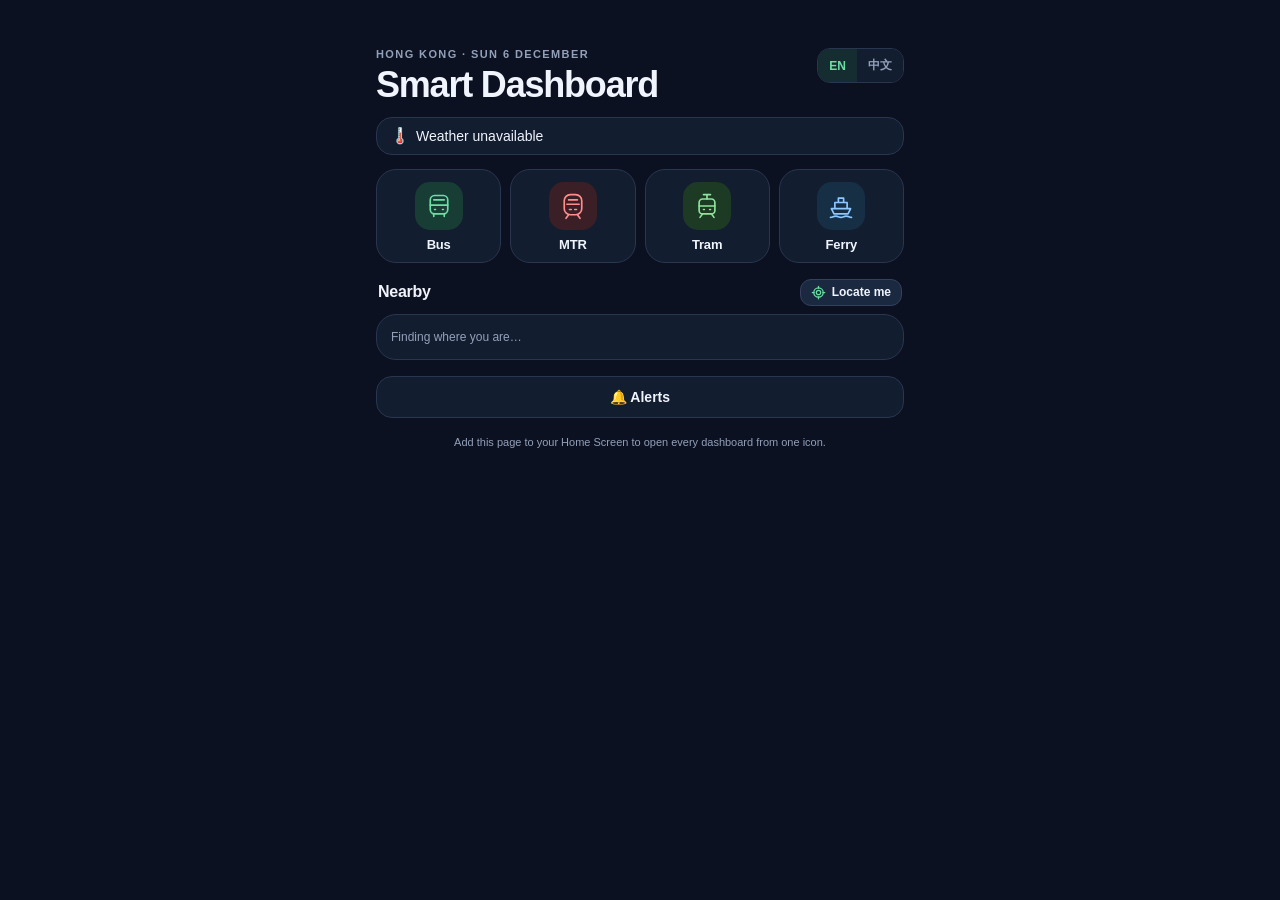
==== index.html @ b1838da1 "Home Screen app: start pages below the status bar, route sheet above the pinned bar, Alerts header l" ====
<!doctype html>
<html lang="en">
<head>
<meta charset="utf-8"><meta name="viewport" content="width=device-width, initial-scale=1, viewport-fit=cover">
<script src="shared/move.js?v=1.0.2"></script>
<meta name="theme-color" content="#0b1120"><meta name="apple-mobile-web-app-capable" content="yes"><meta name="apple-mobile-web-app-title" content="HK Dashboard">
<link rel="apple-touch-icon" href="icons/apple-touch-icon.png"><link rel="icon" type="image/png" href="icons/icon-192.png">
<link rel="manifest" href="manifest.webmanifest?v=2.0.0">
<link rel="stylesheet" href="home.css?v=2.1.3">
<title>Smart Dashboard</title>
<script>
// GitHub Pages lets Safari keep this page for up to 10 minutes, so after a
// release it could show the old version. Fetch the page fresh on open and when
// returning to the app; if its ?v= cache-busters differ, reload the new one.
(()=>{const marks=doc=>[...doc.querySelectorAll('link[href*="?v="],script[src*="?v="]')].map(e=>e.getAttribute('href')||e.getAttribute('src')).join();
 async function check(){try{const r=await fetch(location.pathname,{cache:'no-store'});if(!r.ok)return;const fresh=new DOMParser().parseFromString(await r.text(),'text/html'),theirs=marks(fresh);
  if(!theirs||theirs===marks(document))return;const key='reloaded:'+location.pathname+theirs;if(sessionStorage.getItem(key))return;sessionStorage.setItem(key,'1');
  location.replace(location.pathname+'?v='+encodeURIComponent(theirs.match(/\?v=([\w.-]+)/)[1]));}catch{}}
 addEventListener('DOMContentLoaded',check);if('serviceWorker'in navigator)addEventListener('load',()=>navigator.serviceWorker.register('./sw.js').catch(()=>{}));document.addEventListener('visibilitychange',()=>{if(document.visibilityState==='visible')check();});})();
</script>
</head>
<body>
<main class="shell">
 <header class="top">
  <div><div class="eyebrow" id="today">HONG KONG</div><h1 id="title">Smart Dashboard</h1></div>
  <div class="lang" role="group" aria-label="Language"><button data-lang="en" type="button">EN</button><button data-lang="tc" type="button">中文</button></div>
 </header>
 <div id="weather" class="weather"></div>
 <div id="traffic" class="traffic"></div>
 <nav class="tiles">
  <a class="tile bus" href="bus-eta/"><span class="icon"><svg viewBox="0 0 32 32"><rect x="6" y="4" width="20" height="21" rx="5"/><path d="M6 15h20M10 25v3m12-3v3M11 20h1m8 0h1M10 9h12"/></svg></span><span class="name" id="busName">Bus</span></a>
  <a class="tile mtr" href="mtr-eta/"><span class="icon"><svg viewBox="0 0 32 32"><rect x="6" y="3" width="20" height="23" rx="7"/><path d="M9 14h14M11 9h10M11 26l-3 4m13-4 3 4M12 20h2m4 0h2"/></svg></span><span class="name" id="mtrName">MTR</span></a>
  <a class="tile tram" href="tram-eta/"><span class="icon"><svg viewBox="0 0 32 32"><rect x="7" y="8" width="18" height="17" rx="4"/><path d="M7 16h18M12 3h8M16 3v5M11 25l-3 4m13-4 3 4M12 20h1m6 0h1"/></svg></span><span class="name" id="tramName">Tram</span></a>
  <a class="tile ferry" href="ferry-eta/"><span class="icon"><svg viewBox="0 0 32 32"><path d="M5 19l3 6h16l3-6zM9 19v-7h14v7M13 12V7h6v5M4 29c3 0 3-1.5 6-1.5s3 1.5 6 1.5 3-1.5 6-1.5 3 1.5 6 1.5"/></svg></span><span class="name" id="ferryName">Ferry</span></a>
 </nav>
 <section class="block">
  <div class="block-head"><h2 id="nearbyTitle">Nearby</h2><button class="locate" id="locateBtn" type="button"><svg viewBox="0 0 24 24" aria-hidden="true"><circle cx="12" cy="12" r="3.5"/><path d="M12 2v3m0 14v3M2 12h3m14 0h3"/><circle cx="12" cy="12" r="7.5"/></svg><span id="locateLabel">Locate me</span></button></div>
  <div class="list" id="nearby"></div>
 </section>
 <section class="block hidden" id="favBlock">
  <div class="block-head"><h2 id="favTitle">Favourites</h2><span class="hint" id="favHint"></span></div>
  <div class="list" id="favs"></div>
 </section>
 <a class="alerts-link" href="alerts/" id="alertsLink">🔔 Alerts</a>
 <p class="foot" id="foot">Add this page to your Home Screen to open every dashboard from one icon.</p>
</main>
<script src="shared/weather.js?v=1.2.5" defer></script>
<script src="home.js?v=2.2.2" defer></script>
</body>
</html>
---- home.css ----
:root{color-scheme:dark;--bg:#0b1120;--panel:#131d30;--panel2:#0f1728;--line:#293650;--fg:#f0f4fc;--muted:#93a0b9;--mint:#6cdea4}
*{box-sizing:border-box}
html{background:var(--bg)}
body{margin:0;min-height:100dvh;background:var(--bg);color:var(--fg);font-family:-apple-system,BlinkMacSystemFont,"SF Pro Display","PingFang TC",Segoe UI,sans-serif;-webkit-font-smoothing:antialiased}
button{font:inherit;color:inherit;cursor:pointer}
.hidden{display:none!important}
.shell{width:min(100%,560px);margin:auto;padding:max(18px,env(safe-area-inset-top)) 16px calc(24px + env(safe-area-inset-bottom))}
.top{display:flex;align-items:flex-start;justify-content:space-between;gap:12px;margin-bottom:14px}
.eyebrow{color:var(--muted);font-size:11px;letter-spacing:1.4px;font-weight:700;margin-bottom:5px}
h1{font-size:28px;letter-spacing:-1.2px;margin:0;line-height:1.1;font-weight:780}
.lang{display:flex;border:1px solid var(--line);border-radius:13px;overflow:hidden;flex-shrink:0}
.lang button{border:0;background:var(--panel);color:var(--muted);font-size:12px;font-weight:700;padding:8px 11px}
.lang button.on{background:#152d30;color:var(--mint)}

.tiles{display:grid;grid-template-columns:repeat(4,1fr);gap:9px}
.tile{display:flex;flex-direction:column;align-items:center;gap:7px;padding:12px 4px 10px;border:1px solid var(--line);background:var(--panel);border-radius:20px;color:var(--fg);text-decoration:none;transition:transform .12s}
.tile:active{transform:scale(.96)}
.icon{width:48px;height:48px;border-radius:15px;display:grid;place-items:center}
.icon svg{width:28px;height:28px;fill:none;stroke:currentColor;stroke-width:1.9;stroke-linecap:round;stroke-linejoin:round}
.name{font-size:13px;font-weight:750;letter-spacing:-.2px}
.bus .icon,.row .ic.bus,.tr-group .ic.bus{background:#183d34;color:var(--mint)}
.mtr .icon,.row .ic.mtr,.tr-group .ic.mtr{background:#3a1f26;color:#ff8f8f}
.tram .icon,.row .ic.tram,.tr-group .ic.tram{background:#1d3a24;color:#8fe39c}
.ferry .icon,.row .ic.ferry,.tr-group .ic.ferry{background:#172f45;color:#8cc8ff}

.block{margin-top:16px}
.block-head{display:flex;align-items:center;justify-content:space-between;gap:10px;margin:0 2px 8px}
.block-head h2{font-size:16px;font-weight:750;letter-spacing:-.25px;margin:0}
.hint{color:var(--muted);font-size:11px}
.locate{display:inline-flex;align-items:center;gap:6px;border:1px solid #33415e;background:#1a2940;border-radius:11px;padding:5px 10px;font-size:12px;font-weight:700}
.locate svg{width:15px;height:15px;fill:none;stroke:var(--mint);stroke-width:2;stroke-linecap:round}
.list{background:var(--panel);border:1px solid var(--line);border-radius:20px;padding:2px 12px}
.row{display:flex;align-items:center;gap:11px;padding:9px 0;border-bottom:1px solid #223049;color:var(--fg);text-decoration:none;width:100%;background:none;border-left:0;border-right:0;border-top:0;text-align:left}
.row:last-child{border-bottom:0}
.row .ic{width:34px;height:34px;border-radius:11px;display:grid;place-items:center;flex-shrink:0}
.row .ic svg{width:20px;height:20px;fill:none;stroke:currentColor;stroke-width:2;stroke-linecap:round;stroke-linejoin:round}
.row .txt{flex:1;min-width:0}
.row strong{display:block;font-size:13.5px;font-weight:720;white-space:nowrap;overflow:hidden;text-overflow:ellipsis}
.row small{display:block;color:var(--muted);font-size:11.5px;margin-top:2px;white-space:nowrap;overflow:hidden;text-overflow:ellipsis}
.row .when{text-align:right;flex-shrink:0;font-size:17px;font-weight:800;color:var(--mint);white-space:nowrap}
.row .when small{color:var(--muted);font-size:10.5px;font-weight:600;margin-top:1px}
.row.muted .when{color:var(--muted);font-size:13px;font-weight:650}
.empty{color:var(--muted);font-size:12px;line-height:1.5;padding:11px 2px}
.foot{color:var(--muted);font-size:11px;line-height:1.55;margin-top:16px;text-align:center}
@media(min-width:650px){.shell{padding-top:48px}h1{font-size:36px}}
@media(max-width:350px){.tiles{gap:6px}.icon{width:42px;height:42px}.name{font-size:12px}}
.weather{margin:-2px 0 12px;min-height:40px}
.traffic:empty{display:none}
.traffic{margin:-4px 0 12px}
.traffic-card{display:flex;align-items:center;gap:9px;width:100%;text-align:left;background:var(--panel);border:1px solid var(--line);border-radius:16px;padding:9px 13px;color:var(--fg)}
.traffic-card:active{transform:scale(.98)}
.traffic-card.quiet{color:var(--muted);font-size:12px}
.tr-ic{font-size:16px;line-height:1;flex-shrink:0}
.tr-sum{flex:1;min-width:0}
.tr-sum b{display:block;font-size:13.5px;font-weight:720}
.tr-sum small{display:block;color:var(--muted);font-size:11.5px;margin-top:2px;white-space:nowrap;overflow:hidden;text-overflow:ellipsis}
.tr-chev{color:var(--mint);font-size:18px;font-weight:700}
.tr-n{display:inline-block;min-width:18px;padding:1px 6px;margin-left:4px;border-radius:99px;background:#3a2c12;border:1px solid #8a6a24;color:#ffd98c;font-size:11px;font-weight:800;text-align:center;vertical-align:1px}
.tr-shade{position:fixed;inset:0;z-index:49;background:rgba(2,8,16,.45)}
.tr-panel{position:fixed;z-index:50;left:50%;transform:translateX(-50%);top:calc(env(safe-area-inset-top) + 64px);width:min(92vw,420px);max-height:calc(100dvh - env(safe-area-inset-top) - 96px);display:flex;flex-direction:column;background:var(--panel);border:1px solid #33415e;border-radius:20px;color:var(--fg);box-shadow:0 18px 50px rgba(0,0,0,.55)}
.tr-top{display:flex;align-items:center;justify-content:space-between;padding:12px 14px 8px;font-size:15px}
.tr-close{border:0;background:#1a2940;border-radius:10px;width:30px;height:30px;color:var(--muted);font-size:14px}
.tr-body{overflow-y:auto;padding:0 14px;-webkit-overflow-scrolling:touch}
.tr-group h3{display:flex;align-items:center;gap:8px;margin:8px 0 2px;font-size:13px;font-weight:750}
.tr-group h3 .ic{width:24px;height:24px;border-radius:8px;display:grid;place-items:center}
.tr-group h3 .ic svg{width:15px;height:15px;fill:none;stroke:currentColor;stroke-width:2.2;stroke-linecap:round;stroke-linejoin:round}
.tr-group h3 .ic.road{background:#2a2f3a;color:#c9d2e3}
.tr-count{margin-left:auto;color:var(--muted);font-size:11px;font-weight:700}
.tr-item{border-top:1px solid #223049;padding:9px 0}
.tr-group h3+.tr-item{border-top:0}
.tr-head{display:flex;justify-content:space-between;gap:10px;font-size:12.5px}
.tr-head time{color:var(--muted);font-size:11px;flex-shrink:0}
.tr-where{color:#ffd98c;font-size:11.5px;margin-top:2px}
.tr-item p{margin:5px 0 0;color:#c9d2e3;font-size:12px;line-height:1.5;white-space:pre-line}
.tr-src{border-top:1px solid #223049;color:var(--muted);font-size:10.5px;padding:8px 14px 11px}
.alerts-link{display:block;margin-top:16px;padding:12px;text-align:center;background:var(--panel);border:1px solid var(--line);border-radius:16px;color:var(--fg);text-decoration:none;font-size:14px;font-weight:700}

/* Home Screen app: the page runs under the status bar, so start content below it. */
@media (display-mode: standalone){.shell{padding-top:calc(env(safe-area-inset-top) + 14px)!important}}
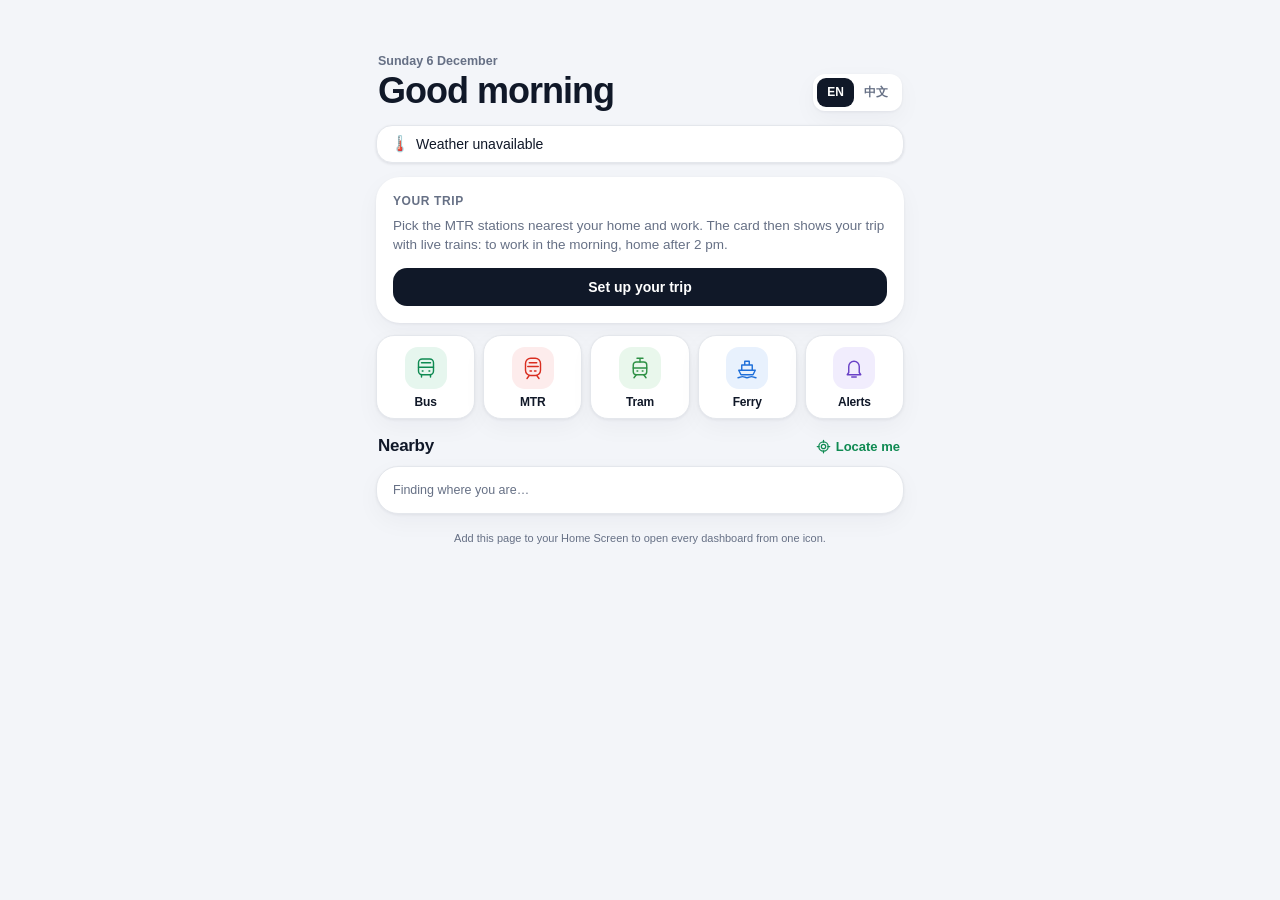
==== commit 156b8032: "Light & clean menu: Your trip card, glance cards for top favourites, light theme that follows the ph" ====
--- a/index.html
+++ b/index.html
@@ -3,10 +3,10 @@
 <head>
 <meta charset="utf-8"><meta name="viewport" content="width=device-width, initial-scale=1, viewport-fit=cover">
 <script src="shared/move.js?v=1.0.2"></script>
-<meta name="theme-color" content="#0b1120"><meta name="apple-mobile-web-app-capable" content="yes"><meta name="apple-mobile-web-app-title" content="HK Dashboard">
+<meta name="theme-color" content="#f3f5f9" media="(prefers-color-scheme: light)"><meta name="theme-color" content="#0b1120" media="(prefers-color-scheme: dark)"><meta name="apple-mobile-web-app-capable" content="yes"><meta name="apple-mobile-web-app-title" content="HK Dashboard">
 <link rel="apple-touch-icon" href="icons/apple-touch-icon.png"><link rel="icon" type="image/png" href="icons/icon-192.png">
 <link rel="manifest" href="manifest.webmanifest?v=2.0.0">
-<link rel="stylesheet" href="home.css?v=2.1.3">
+<link rel="stylesheet" href="home.css?v=3.0.0">
 <title>Smart Dashboard</title>
 <script>
 // GitHub Pages lets Safari keep this page for up to 10 minutes, so after a
@@ -22,29 +22,32 @@
 <body>
 <main class="shell">
  <header class="top">
-  <div><div class="eyebrow" id="today">HONG KONG</div><h1 id="title">Smart Dashboard</h1></div>
+  <div><div class="eyebrow" id="today"></div><h1 id="title">Smart Dashboard</h1></div>
   <div class="lang" role="group" aria-label="Language"><button data-lang="en" type="button">EN</button><button data-lang="tc" type="button">中文</button></div>
  </header>
  <div id="weather" class="weather"></div>
+ <section class="card trip" id="trip"></section>
+ <div class="glance" id="glance"></div>
  <div id="traffic" class="traffic"></div>
  <nav class="tiles">
   <a class="tile bus" href="bus-eta/"><span class="icon"><svg viewBox="0 0 32 32"><rect x="6" y="4" width="20" height="21" rx="5"/><path d="M6 15h20M10 25v3m12-3v3M11 20h1m8 0h1M10 9h12"/></svg></span><span class="name" id="busName">Bus</span></a>
   <a class="tile mtr" href="mtr-eta/"><span class="icon"><svg viewBox="0 0 32 32"><rect x="6" y="3" width="20" height="23" rx="7"/><path d="M9 14h14M11 9h10M11 26l-3 4m13-4 3 4M12 20h2m4 0h2"/></svg></span><span class="name" id="mtrName">MTR</span></a>
   <a class="tile tram" href="tram-eta/"><span class="icon"><svg viewBox="0 0 32 32"><rect x="7" y="8" width="18" height="17" rx="4"/><path d="M7 16h18M12 3h8M16 3v5M11 25l-3 4m13-4 3 4M12 20h1m6 0h1"/></svg></span><span class="name" id="tramName">Tram</span></a>
   <a class="tile ferry" href="ferry-eta/"><span class="icon"><svg viewBox="0 0 32 32"><path d="M5 19l3 6h16l3-6zM9 19v-7h14v7M13 12V7h6v5M4 29c3 0 3-1.5 6-1.5s3 1.5 6 1.5 3-1.5 6-1.5 3 1.5 6 1.5"/></svg></span><span class="name" id="ferryName">Ferry</span></a>
+  <a class="tile alerts" href="alerts/"><span class="icon"><svg viewBox="0 0 32 32"><path d="M9 22V14a7 7 0 0 1 14 0v8l2 3H7zM13 28h6"/></svg></span><span class="name" id="alertsName">Alerts</span></a>
  </nav>
  <section class="block">
   <div class="block-head"><h2 id="nearbyTitle">Nearby</h2><button class="locate" id="locateBtn" type="button"><svg viewBox="0 0 24 24" aria-hidden="true"><circle cx="12" cy="12" r="3.5"/><path d="M12 2v3m0 14v3M2 12h3m14 0h3"/><circle cx="12" cy="12" r="7.5"/></svg><span id="locateLabel">Locate me</span></button></div>
   <div class="list" id="nearby"></div>
  </section>
  <section class="block hidden" id="favBlock">
-  <div class="block-head"><h2 id="favTitle">Favourites</h2><span class="hint" id="favHint"></span></div>
+  <div class="block-head"><h2 id="favTitle">More favourites</h2></div>
   <div class="list" id="favs"></div>
  </section>
- <a class="alerts-link" href="alerts/" id="alertsLink">🔔 Alerts</a>
  <p class="foot" id="foot">Add this page to your Home Screen to open every dashboard from one icon.</p>
 </main>
-<script src="shared/weather.js?v=1.2.5" defer></script>
-<script src="home.js?v=2.2.2" defer></script>
+<script src="shared/weather.js?v=1.2.6" defer></script>
+<script src="shared/mtr-plan.js?v=1.0.0" defer></script>
+<script src="home.js?v=3.0.0" defer></script>
 </body>
 </html>
--- a/home.css
+++ b/home.css
@@ -1,79 +1,136 @@
-:root{color-scheme:dark;--bg:#0b1120;--panel:#131d30;--panel2:#0f1728;--line:#293650;--fg:#f0f4fc;--muted:#93a0b9;--mint:#6cdea4}
+/* Light & clean, and dark when the phone is in dark mode. */
+:root{color-scheme:light dark;--bg:#f3f5f9;--panel:#fff;--panel2:#f2f4f7;--line:#e4e7ec;--sep:#eef0f4;--fg:#101828;--muted:#667085;--mint:#0f8a52;--ink:#101828;--ink-fg:#fff;
+ --shadow:0 1px 3px #1018280f,0 8px 24px #1018280a;--warn-bg:#fff7ea;--warn-line:#f8dfb3;--warn-fg:#7a4b00;
+ --wx-page:#f3f5f9;--wx-bg:#fff;--wx-line:#e4e7ec;--wx-fg:#101828;--wx-muted:#667085;--wx-accent:#0f8a52;--wx-sub:#f2f4f7;--wx-shadow:0 18px 50px rgba(16,24,40,.18);--wx-pill-shadow:0 1px 3px #1018281a;--wx-warn-bg:#fff7ea;--wx-warn-line:#f8dfb3;--wx-warn-fg:#7a4b00}
+@media(prefers-color-scheme:dark){:root{--bg:#0b1120;--panel:#131d30;--panel2:#1a2940;--line:#293650;--sep:#223049;--fg:#f0f4fc;--muted:#93a0b9;--mint:#6cdea4;--ink:#6cdea4;--ink-fg:#06281a;
+ --shadow:none;--warn-bg:#2a1d0f;--warn-line:#5a3d16;--warn-fg:#ffd08a;
+ --wx-page:#0b1222;--wx-bg:#131d30;--wx-line:#293650;--wx-fg:#f0f4fc;--wx-muted:#93a0b9;--wx-accent:#6cdea4;--wx-sub:#0f1728;--wx-shadow:0 18px 50px rgba(0,0,0,.55);--wx-pill-shadow:none;--wx-warn-bg:#3a2c12;--wx-warn-line:#8a6a24;--wx-warn-fg:#ffd98c}}
 *{box-sizing:border-box}
 html{background:var(--bg)}
 body{margin:0;min-height:100dvh;background:var(--bg);color:var(--fg);font-family:-apple-system,BlinkMacSystemFont,"SF Pro Display","PingFang TC",Segoe UI,sans-serif;-webkit-font-smoothing:antialiased}
-button{font:inherit;color:inherit;cursor:pointer}
+button,select{font:inherit;color:inherit;cursor:pointer}
 .hidden{display:none!important}
 .shell{width:min(100%,560px);margin:auto;padding:max(18px,env(safe-area-inset-top)) 16px calc(24px + env(safe-area-inset-bottom))}
-.top{display:flex;align-items:flex-start;justify-content:space-between;gap:12px;margin-bottom:14px}
-.eyebrow{color:var(--muted);font-size:11px;letter-spacing:1.4px;font-weight:700;margin-bottom:5px}
-h1{font-size:28px;letter-spacing:-1.2px;margin:0;line-height:1.1;font-weight:780}
-.lang{display:flex;border:1px solid var(--line);border-radius:13px;overflow:hidden;flex-shrink:0}
-.lang button{border:0;background:var(--panel);color:var(--muted);font-size:12px;font-weight:700;padding:8px 11px}
-.lang button.on{background:#152d30;color:var(--mint)}
+.top{display:flex;align-items:flex-end;justify-content:space-between;gap:12px;margin:6px 2px 14px}
+.eyebrow{color:var(--muted);font-size:12.5px;font-weight:600;margin-bottom:3px}
+h1{font-size:30px;letter-spacing:-1px;margin:0;line-height:1.1;font-weight:800}
+.lang{display:flex;background:var(--panel);border-radius:12px;padding:3px;box-shadow:var(--shadow);border:1px solid var(--line);flex-shrink:0}
+.lang button{border:0;background:none;color:var(--muted);font-size:12px;font-weight:700;padding:6px 10px;border-radius:9px}
+.lang button.on{background:var(--ink);color:var(--ink-fg)}
+.card{background:var(--panel);border:1px solid var(--line);border-radius:24px;box-shadow:var(--shadow);padding:16px;margin-bottom:12px}
+@media(prefers-color-scheme:light){.card,.tile,.list,.lang{border-color:transparent}}
 
-.tiles{display:grid;grid-template-columns:repeat(4,1fr);gap:9px}
-.tile{display:flex;flex-direction:column;align-items:center;gap:7px;padding:12px 4px 10px;border:1px solid var(--line);background:var(--panel);border-radius:20px;color:var(--fg);text-decoration:none;transition:transform .12s}
-.tile:active{transform:scale(.96)}
-.icon{width:48px;height:48px;border-radius:15px;display:grid;place-items:center}
-.icon svg{width:28px;height:28px;fill:none;stroke:currentColor;stroke-width:1.9;stroke-linecap:round;stroke-linejoin:round}
-.name{font-size:13px;font-weight:750;letter-spacing:-.2px}
-.bus .icon,.row .ic.bus,.tr-group .ic.bus{background:#183d34;color:var(--mint)}
-.mtr .icon,.row .ic.mtr,.tr-group .ic.mtr{background:#3a1f26;color:#ff8f8f}
-.tram .icon,.row .ic.tram,.tr-group .ic.tram{background:#1d3a24;color:#8fe39c}
-.ferry .icon,.row .ic.ferry,.tr-group .ic.ferry{background:#172f45;color:#8cc8ff}
+/* Your trip */
+.trip-hd{display:flex;justify-content:space-between;align-items:center;gap:8px}
+.lbl{font-size:12px;font-weight:700;color:var(--muted);letter-spacing:.6px;text-transform:uppercase}
+.pills{display:flex;gap:6px}
+.pills button{border:0;font-size:12px;font-weight:700;padding:6px 11px;border-radius:10px;background:var(--panel2);color:var(--muted)}
+.pills button.on{background:var(--ink);color:var(--ink-fg)}
+.total{display:flex;align-items:baseline;gap:8px;margin:10px 0 2px}
+.total .n{font-size:50px;font-weight:800;letter-spacing:-2px;line-height:1}
+.total span{color:var(--muted);font-size:14px}
+.arr{color:var(--mint);font-weight:700;font-size:14px;min-height:18px}
+.bar{display:flex;height:7px;gap:3px;margin:14px 0 7px}.bar i{border-radius:4px;min-width:6px}
+.steps{display:flex;flex-wrap:wrap;gap:4px 12px;font-size:12px;color:var(--muted)}
+.steps span{display:inline-flex;align-items:center;gap:5px}.steps i{width:8px;height:8px;border-radius:50%;display:inline-block}
+.actions{margin-top:13px;display:flex;gap:8px}
+.actions a,.actions button{flex:1;text-align:center;padding:11px;border-radius:14px;font-weight:750;font-size:14px;text-decoration:none;border:0;background:var(--panel2);color:var(--fg)}
+.actions .primary{background:var(--ink);color:var(--ink-fg)}
+.trip-empty p{margin:8px 0 0;color:var(--muted);font-size:13.5px;line-height:1.45}
 
-.block{margin-top:16px}
+/* Glance cards */
+.glance{display:grid;grid-template-columns:1fr 1fr;gap:12px;margin-bottom:12px}
+.glance:empty{display:none}
+.gl{margin:0;padding:14px;display:block;color:var(--fg);text-decoration:none;min-width:0}
+.gl:active,.tile:active{transform:scale(.97)}
+.badge{display:inline-grid;place-items:center;min-width:42px;height:30px;border-radius:9px;font-weight:850;font-size:14px;color:#fff;padding:0 8px;flex-shrink:0;letter-spacing:-.2px}
+.gl .big{font-size:36px;font-weight:800;color:var(--mint);letter-spacing:-1px;line-height:1;margin-top:12px;min-height:36px}
+.gl .big small{font-size:14px;margin-left:2px;letter-spacing:0}
+.gl .big.none{font-size:15px;color:var(--muted);font-weight:650;letter-spacing:0;display:flex;align-items:flex-end}
+.gl .sub{font-size:12.5px;color:var(--muted);margin-top:6px;line-height:1.35;overflow:hidden;display:-webkit-box;-webkit-line-clamp:2;-webkit-box-orient:vertical}
+.gl .sub b{color:var(--fg)}
+.gl .then{font-size:12px;color:var(--muted);margin-top:5px;font-weight:600;min-height:15px}
+
+/* Weather and traffic */
+.weather{margin:0 0 12px;min-height:40px}
+.traffic:empty{display:none}
+.traffic{margin:0 0 12px}
+.traffic-card{display:flex;align-items:center;gap:10px;width:100%;text-align:left;background:var(--warn-bg);border:1px solid var(--warn-line);border-radius:18px;padding:11px 14px;color:var(--warn-fg)}
+.traffic-card:active{transform:scale(.98)}
+.traffic-card.quiet{background:none;border:0;padding:0 4px;color:var(--muted);font-size:12px;gap:6px}
+.tr-ic{font-size:16px;line-height:1;flex-shrink:0}
+.traffic-card.quiet .tr-ic{font-size:13px}
+.tr-sum{flex:1;min-width:0}
+.tr-sum b{display:block;font-size:13.5px;font-weight:750}
+.tr-sum small{display:block;font-size:12px;margin-top:2px;white-space:nowrap;overflow:hidden;text-overflow:ellipsis;opacity:.85}
+.tr-chev{font-size:18px;font-weight:700}
+.tr-n{display:inline-block;min-width:18px;padding:1px 6px;margin-left:4px;border-radius:99px;background:var(--warn-fg);color:var(--warn-bg);font-size:11px;font-weight:800;text-align:center;vertical-align:1px}
+
+/* App tiles */
+.tiles{display:grid;grid-template-columns:repeat(5,1fr);gap:8px;margin:4px 0 16px}
+.tile{display:flex;flex-direction:column;align-items:center;gap:6px;padding:11px 2px 9px;border:1px solid var(--line);background:var(--panel);border-radius:18px;color:var(--fg);text-decoration:none;box-shadow:var(--shadow);transition:transform .12s}
+.icon{width:42px;height:42px;border-radius:13px;display:grid;place-items:center}
+.icon svg{width:24px;height:24px;fill:none;stroke:currentColor;stroke-width:1.9;stroke-linecap:round;stroke-linejoin:round}
+.name{font-size:12px;font-weight:700;letter-spacing:-.2px;white-space:nowrap}
+.bus .icon,.row .ic.bus,.tr-group .ic.bus{background:#e6f6ee;color:#0f8a52}
+.mtr .icon,.row .ic.mtr,.tr-group .ic.mtr{background:#fdecec;color:#d92d20}
+.tram .icon,.row .ic.tram,.tr-group .ic.tram{background:#e9f7ec;color:#2e9145}
+.ferry .icon,.row .ic.ferry,.tr-group .ic.ferry{background:#e8f1fd;color:#1e6fd9}
+.alerts .icon{background:#f1edfd;color:#6941c6}
+@media(prefers-color-scheme:dark){
+ .bus .icon,.row .ic.bus,.tr-group .ic.bus{background:#183d34;color:#6cdea4}
+ .mtr .icon,.row .ic.mtr,.tr-group .ic.mtr{background:#3a1f26;color:#ff8f8f}
+ .tram .icon,.row .ic.tram,.tr-group .ic.tram{background:#1d3a24;color:#8fe39c}
+ .ferry .icon,.row .ic.ferry,.tr-group .ic.ferry{background:#172f45;color:#8cc8ff}
+ .alerts .icon{background:#2b2540;color:#c4b5fd}}
+
+/* Lists */
+.block{margin-top:4px;margin-bottom:14px}
 .block-head{display:flex;align-items:center;justify-content:space-between;gap:10px;margin:0 2px 8px}
-.block-head h2{font-size:16px;font-weight:750;letter-spacing:-.25px;margin:0}
-.hint{color:var(--muted);font-size:11px}
-.locate{display:inline-flex;align-items:center;gap:6px;border:1px solid #33415e;background:#1a2940;border-radius:11px;padding:5px 10px;font-size:12px;font-weight:700}
-.locate svg{width:15px;height:15px;fill:none;stroke:var(--mint);stroke-width:2;stroke-linecap:round}
-.list{background:var(--panel);border:1px solid var(--line);border-radius:20px;padding:2px 12px}
-.row{display:flex;align-items:center;gap:11px;padding:9px 0;border-bottom:1px solid #223049;color:var(--fg);text-decoration:none;width:100%;background:none;border-left:0;border-right:0;border-top:0;text-align:left}
+.block-head h2{font-size:17px;font-weight:780;letter-spacing:-.3px;margin:0}
+.hint{color:var(--muted);font-size:11.5px}
+.locate{display:inline-flex;align-items:center;gap:5px;border:0;background:none;color:var(--mint);padding:4px 2px;font-size:13px;font-weight:700}
+.locate svg{width:15px;height:15px;fill:none;stroke:currentColor;stroke-width:2;stroke-linecap:round}
+.list{background:var(--panel);border:1px solid var(--line);border-radius:22px;padding:2px 14px;box-shadow:var(--shadow)}
+.row{display:flex;align-items:center;gap:12px;padding:11px 0;border-bottom:1px solid var(--sep);color:var(--fg);text-decoration:none;width:100%;background:none;border-left:0;border-right:0;border-top:0;text-align:left}
 .row:last-child{border-bottom:0}
-.row .ic{width:34px;height:34px;border-radius:11px;display:grid;place-items:center;flex-shrink:0}
+.row .ic{width:36px;height:36px;border-radius:11px;display:grid;place-items:center;flex-shrink:0}
 .row .ic svg{width:20px;height:20px;fill:none;stroke:currentColor;stroke-width:2;stroke-linecap:round;stroke-linejoin:round}
 .row .txt{flex:1;min-width:0}
-.row strong{display:block;font-size:13.5px;font-weight:720;white-space:nowrap;overflow:hidden;text-overflow:ellipsis}
-.row small{display:block;color:var(--muted);font-size:11.5px;margin-top:2px;white-space:nowrap;overflow:hidden;text-overflow:ellipsis}
-.row .when{text-align:right;flex-shrink:0;font-size:17px;font-weight:800;color:var(--mint);white-space:nowrap}
+.row strong{display:block;font-size:14px;font-weight:720;white-space:nowrap;overflow:hidden;text-overflow:ellipsis}
+.row small{display:block;color:var(--muted);font-size:12px;margin-top:2px;white-space:nowrap;overflow:hidden;text-overflow:ellipsis}
+.row .when{text-align:right;flex-shrink:0;font-size:19px;font-weight:800;color:var(--mint);white-space:nowrap}
 .row .when small{color:var(--muted);font-size:10.5px;font-weight:600;margin-top:1px}
 .row.muted .when{color:var(--muted);font-size:13px;font-weight:650}
-.empty{color:var(--muted);font-size:12px;line-height:1.5;padding:11px 2px}
+.empty{color:var(--muted);font-size:12.5px;line-height:1.5;padding:12px 2px}
 .foot{color:var(--muted);font-size:11px;line-height:1.55;margin-top:16px;text-align:center}
 @media(min-width:650px){.shell{padding-top:48px}h1{font-size:36px}}
-@media(max-width:350px){.tiles{gap:6px}.icon{width:42px;height:42px}.name{font-size:12px}}
-.weather{margin:-2px 0 12px;min-height:40px}
-.traffic:empty{display:none}
-.traffic{margin:-4px 0 12px}
-.traffic-card{display:flex;align-items:center;gap:9px;width:100%;text-align:left;background:var(--panel);border:1px solid var(--line);border-radius:16px;padding:9px 13px;color:var(--fg)}
-.traffic-card:active{transform:scale(.98)}
-.traffic-card.quiet{color:var(--muted);font-size:12px}
-.tr-ic{font-size:16px;line-height:1;flex-shrink:0}
-.tr-sum{flex:1;min-width:0}
-.tr-sum b{display:block;font-size:13.5px;font-weight:720}
-.tr-sum small{display:block;color:var(--muted);font-size:11.5px;margin-top:2px;white-space:nowrap;overflow:hidden;text-overflow:ellipsis}
-.tr-chev{color:var(--mint);font-size:18px;font-weight:700}
-.tr-n{display:inline-block;min-width:18px;padding:1px 6px;margin-left:4px;border-radius:99px;background:#3a2c12;border:1px solid #8a6a24;color:#ffd98c;font-size:11px;font-weight:800;text-align:center;vertical-align:1px}
-.tr-shade{position:fixed;inset:0;z-index:49;background:rgba(2,8,16,.45)}
-.tr-panel{position:fixed;z-index:50;left:50%;transform:translateX(-50%);top:calc(env(safe-area-inset-top) + 64px);width:min(92vw,420px);max-height:calc(100dvh - env(safe-area-inset-top) - 96px);display:flex;flex-direction:column;background:var(--panel);border:1px solid #33415e;border-radius:20px;color:var(--fg);box-shadow:0 18px 50px rgba(0,0,0,.55)}
-.tr-top{display:flex;align-items:center;justify-content:space-between;padding:12px 14px 8px;font-size:15px}
-.tr-close{border:0;background:#1a2940;border-radius:10px;width:30px;height:30px;color:var(--muted);font-size:14px}
-.tr-body{overflow-y:auto;padding:0 14px;-webkit-overflow-scrolling:touch}
+@media(max-width:350px){.tiles{gap:5px}.icon{width:36px;height:36px}.name{font-size:11px}.total .n{font-size:42px}}
+
+/* Popups: traffic news and trip setup */
+.tr-shade{position:fixed;inset:0;z-index:49;background:rgba(2,8,16,.4)}
+.tr-panel{position:fixed;z-index:50;left:50%;transform:translateX(-50%);top:calc(env(safe-area-inset-top) + 64px);width:min(92vw,420px);max-height:calc(100dvh - env(safe-area-inset-top) - 96px);display:flex;flex-direction:column;background:var(--panel);border:1px solid var(--line);border-radius:22px;color:var(--fg);box-shadow:var(--wx-shadow)}
+.tr-top{display:flex;align-items:center;justify-content:space-between;padding:13px 15px 8px;font-size:15px}
+.tr-close{border:0;background:var(--panel2);border-radius:10px;width:30px;height:30px;color:var(--muted);font-size:14px}
+.tr-body{overflow-y:auto;padding:0 15px;-webkit-overflow-scrolling:touch}
 .tr-group h3{display:flex;align-items:center;gap:8px;margin:8px 0 2px;font-size:13px;font-weight:750}
 .tr-group h3 .ic{width:24px;height:24px;border-radius:8px;display:grid;place-items:center}
 .tr-group h3 .ic svg{width:15px;height:15px;fill:none;stroke:currentColor;stroke-width:2.2;stroke-linecap:round;stroke-linejoin:round}
-.tr-group h3 .ic.road{background:#2a2f3a;color:#c9d2e3}
+.tr-group h3 .ic.road{background:var(--panel2);color:var(--muted)}
 .tr-count{margin-left:auto;color:var(--muted);font-size:11px;font-weight:700}
-.tr-item{border-top:1px solid #223049;padding:9px 0}
+.tr-item{border-top:1px solid var(--sep);padding:9px 0}
 .tr-group h3+.tr-item{border-top:0}
 .tr-head{display:flex;justify-content:space-between;gap:10px;font-size:12.5px}
 .tr-head time{color:var(--muted);font-size:11px;flex-shrink:0}
-.tr-where{color:#ffd98c;font-size:11.5px;margin-top:2px}
-.tr-item p{margin:5px 0 0;color:#c9d2e3;font-size:12px;line-height:1.5;white-space:pre-line}
-.tr-src{border-top:1px solid #223049;color:var(--muted);font-size:10.5px;padding:8px 14px 11px}
-.alerts-link{display:block;margin-top:16px;padding:12px;text-align:center;background:var(--panel);border:1px solid var(--line);border-radius:16px;color:var(--fg);text-decoration:none;font-size:14px;font-weight:700}
+.tr-where{color:var(--warn-fg);font-size:11.5px;margin-top:2px}
+.tr-item p{margin:5px 0 0;color:var(--muted);font-size:12px;line-height:1.5;white-space:pre-line}
+.tr-src{border-top:1px solid var(--sep);color:var(--muted);font-size:10.5px;padding:8px 15px 11px}
+.setup .tr-body{padding-bottom:4px}
+.setup p{margin:0 0 10px;color:var(--muted);font-size:13px;line-height:1.45}
+.pick{margin-bottom:12px}.pick b{display:block;font-size:13px;margin-bottom:6px}
+.pick div{display:flex;gap:8px}
+.pick select{flex:1;min-width:0;appearance:none;-webkit-appearance:none;background:var(--panel2);border:1px solid var(--line);border-radius:12px;padding:10px 11px;font-size:14px;font-weight:600}
+.setup .actions{padding:4px 15px 15px;margin:0}
 
 /* Home Screen app: the page runs under the status bar, so start content below it. */
 @media (display-mode: standalone){.shell{padding-top:calc(env(safe-area-inset-top) + 14px)!important}}
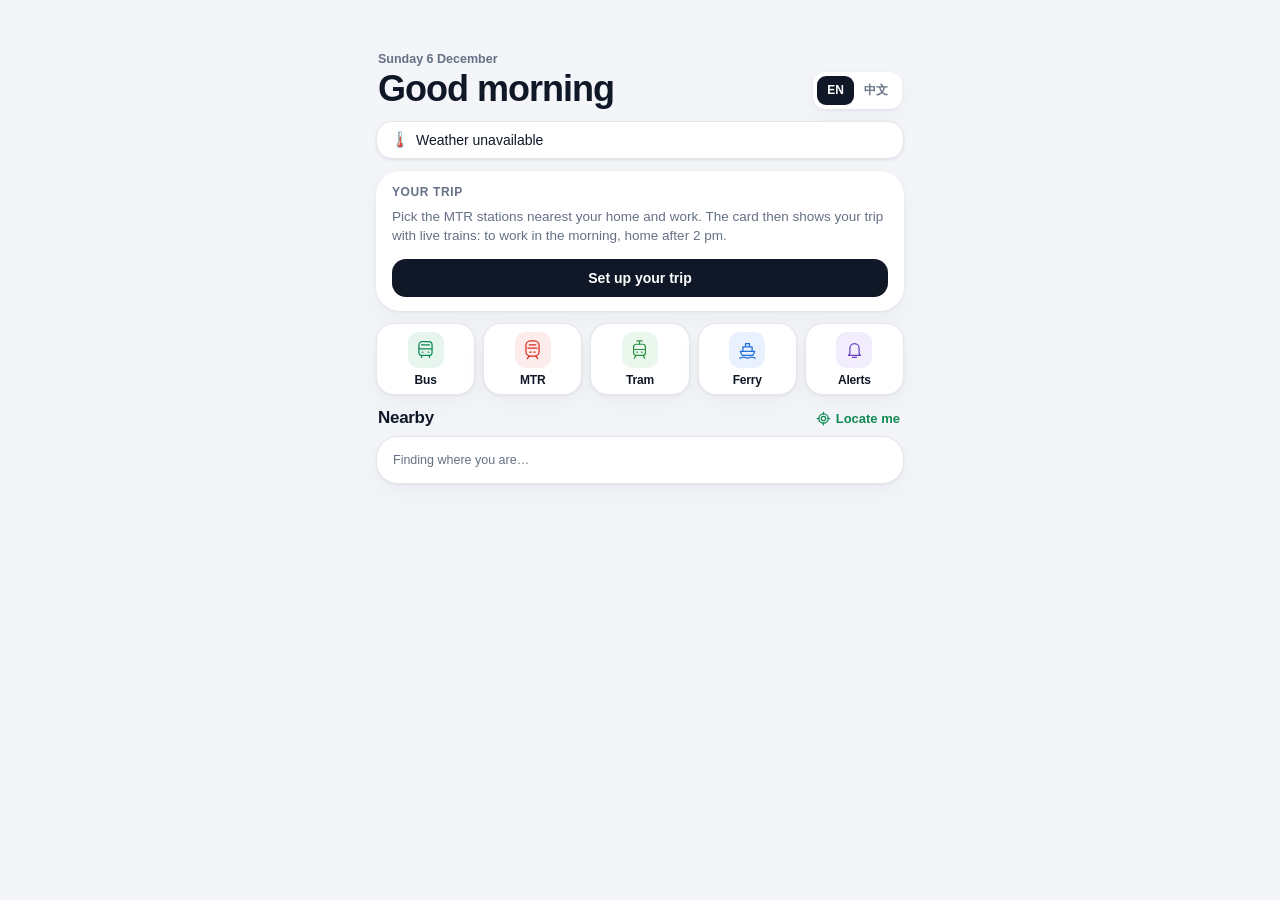
==== commit a5844888: "Menu fits one screen: slimmer trip card, favourites as swipeable cards, Nearby shows 2 with All popu" ====
--- a/index.html
+++ b/index.html
@@ -6,7 +6,7 @@
 <meta name="theme-color" content="#f3f5f9" media="(prefers-color-scheme: light)"><meta name="theme-color" content="#0b1120" media="(prefers-color-scheme: dark)"><meta name="apple-mobile-web-app-capable" content="yes"><meta name="apple-mobile-web-app-title" content="HK Dashboard">
 <link rel="apple-touch-icon" href="icons/apple-touch-icon.png"><link rel="icon" type="image/png" href="icons/icon-192.png">
 <link rel="manifest" href="manifest.webmanifest?v=2.0.0">
-<link rel="stylesheet" href="home.css?v=3.0.0">
+<link rel="stylesheet" href="home.css?v=3.1.0">
 <title>Smart Dashboard</title>
 <script>
 // GitHub Pages lets Safari keep this page for up to 10 minutes, so after a
@@ -37,17 +37,13 @@
   <a class="tile alerts" href="alerts/"><span class="icon"><svg viewBox="0 0 32 32"><path d="M9 22V14a7 7 0 0 1 14 0v8l2 3H7zM13 28h6"/></svg></span><span class="name" id="alertsName">Alerts</span></a>
  </nav>
  <section class="block">
-  <div class="block-head"><h2 id="nearbyTitle">Nearby</h2><button class="locate" id="locateBtn" type="button"><svg viewBox="0 0 24 24" aria-hidden="true"><circle cx="12" cy="12" r="3.5"/><path d="M12 2v3m0 14v3M2 12h3m14 0h3"/><circle cx="12" cy="12" r="7.5"/></svg><span id="locateLabel">Locate me</span></button></div>
+  <div class="block-head"><h2 id="nearbyTitle">Nearby</h2><button class="locate" id="locateBtn" type="button"><svg viewBox="0 0 24 24" aria-hidden="true"><circle cx="12" cy="12" r="3.5"/><path d="M12 2v3m0 14v3M2 12h3m14 0h3"/><circle cx="12" cy="12" r="7.5"/></svg><span id="locateLabel">Locate me</span></button><button class="locate hidden" id="nearAll" type="button">All ›</button></div>
   <div class="list" id="nearby"></div>
- </section>
- <section class="block hidden" id="favBlock">
-  <div class="block-head"><h2 id="favTitle">More favourites</h2></div>
-  <div class="list" id="favs"></div>
  </section>
  <p class="foot" id="foot">Add this page to your Home Screen to open every dashboard from one icon.</p>
 </main>
 <script src="shared/weather.js?v=1.2.6" defer></script>
 <script src="shared/mtr-plan.js?v=1.0.0" defer></script>
-<script src="home.js?v=3.0.0" defer></script>
+<script src="home.js?v=3.1.0" defer></script>
 </body>
 </html>
--- a/home.css
+++ b/home.css
@@ -11,9 +11,9 @@
 button,select{font:inherit;color:inherit;cursor:pointer}
 .hidden{display:none!important}
 .shell{width:min(100%,560px);margin:auto;padding:max(18px,env(safe-area-inset-top)) 16px calc(24px + env(safe-area-inset-bottom))}
-.top{display:flex;align-items:flex-end;justify-content:space-between;gap:12px;margin:6px 2px 14px}
+.top{display:flex;align-items:flex-end;justify-content:space-between;gap:12px;margin:4px 2px 12px}
 .eyebrow{color:var(--muted);font-size:12.5px;font-weight:600;margin-bottom:3px}
-h1{font-size:30px;letter-spacing:-1px;margin:0;line-height:1.1;font-weight:800}
+h1{font-size:28px;letter-spacing:-1px;margin:0;line-height:1.1;font-weight:800}
 .lang{display:flex;background:var(--panel);border-radius:12px;padding:3px;box-shadow:var(--shadow);border:1px solid var(--line);flex-shrink:0}
 .lang button{border:0;background:none;color:var(--muted);font-size:12px;font-weight:700;padding:6px 10px;border-radius:9px}
 .lang button.on{background:var(--ink);color:var(--ink-fg)}
@@ -38,39 +38,56 @@
 .actions .primary{background:var(--ink);color:var(--ink-fg)}
 .trip-empty p{margin:8px 0 0;color:var(--muted);font-size:13.5px;line-height:1.45}
 
+/* Compact trip card */
+.trip{padding:13px 15px}
+.trip-main{display:flex;align-items:center;gap:12px;margin-top:8px}
+.trip-main .n{font-size:40px;font-weight:800;letter-spacing:-1.5px;line-height:1}
+.trip-main .n small{font-size:14px;letter-spacing:0;margin-left:3px;color:var(--muted);font-weight:700}
+.trip-main b{display:block;font-size:15px;font-weight:750}
+.trip-main .arr{font-size:13px;min-height:16px;margin-top:2px}
+.trip .bar{margin:10px 0 6px}
+.trip-foot{display:flex;align-items:center;justify-content:space-between;gap:10px}
+.trip-foot .steps{flex:1;min-width:0;flex-wrap:nowrap;overflow:hidden;white-space:nowrap}
+.links{display:flex;gap:12px;flex-shrink:0}
+.links a{color:var(--mint);font-size:13px;font-weight:750;text-decoration:none}
+
 /* Glance cards */
-.glance{display:grid;grid-template-columns:1fr 1fr;gap:12px;margin-bottom:12px}
+.glance{display:grid;grid-auto-flow:column;grid-auto-columns:calc(50% - 6px);gap:12px;margin:0 -16px 12px;padding:2px 16px;overflow-x:auto;scroll-snap-type:x mandatory;scroll-padding:0 16px;scrollbar-width:none;-webkit-overflow-scrolling:touch}
+.glance::-webkit-scrollbar{display:none}
+.glance .gl{scroll-snap-align:start}
+.glance.many{grid-auto-columns:calc(50% - 22px)}
 .glance:empty{display:none}
-.gl{margin:0;padding:14px;display:block;color:var(--fg);text-decoration:none;min-width:0}
+.gl{margin:0;padding:12px 13px;display:block;color:var(--fg);text-decoration:none;min-width:0}
 .gl:active,.tile:active{transform:scale(.97)}
-.badge{display:inline-grid;place-items:center;min-width:42px;height:30px;border-radius:9px;font-weight:850;font-size:14px;color:#fff;padding:0 8px;flex-shrink:0;letter-spacing:-.2px}
-.gl .big{font-size:36px;font-weight:800;color:var(--mint);letter-spacing:-1px;line-height:1;margin-top:12px;min-height:36px}
+.badge{display:inline-grid;place-items:center;min-width:40px;height:26px;border-radius:9px;font-weight:850;font-size:14px;color:#fff;padding:0 8px;flex-shrink:0;letter-spacing:-.2px}
+.gl .big{font-size:30px;font-weight:800;color:var(--mint);letter-spacing:-1px;line-height:1;margin-top:9px;min-height:30px;white-space:nowrap}
 .gl .big small{font-size:14px;margin-left:2px;letter-spacing:0}
 .gl .big.none{font-size:15px;color:var(--muted);font-weight:650;letter-spacing:0;display:flex;align-items:flex-end}
-.gl .sub{font-size:12.5px;color:var(--muted);margin-top:6px;line-height:1.35;overflow:hidden;display:-webkit-box;-webkit-line-clamp:2;-webkit-box-orient:vertical}
+.gl .sub{font-size:12.5px;color:var(--muted);margin-top:5px;line-height:1.3;white-space:nowrap;overflow:hidden;text-overflow:ellipsis}
 .gl .sub b{color:var(--fg)}
-.gl .then{font-size:12px;color:var(--muted);margin-top:5px;font-weight:600;min-height:15px}
+.gl .then{font-size:12px;color:var(--muted);margin-top:3px;font-weight:600;min-height:15px}
 
 /* Weather and traffic */
-.weather{margin:0 0 12px;min-height:40px}
+.weather{margin:0 0 10px;min-height:40px}
 .traffic:empty{display:none}
 .traffic{margin:0 0 12px}
-.traffic-card{display:flex;align-items:center;gap:10px;width:100%;text-align:left;background:var(--warn-bg);border:1px solid var(--warn-line);border-radius:18px;padding:11px 14px;color:var(--warn-fg)}
+.traffic-card{display:flex;align-items:center;gap:9px;width:100%;text-align:left;background:var(--warn-bg);border:1px solid var(--warn-line);border-radius:14px;padding:7px 12px;color:var(--warn-fg)}
 .traffic-card:active{transform:scale(.98)}
 .traffic-card.quiet{background:none;border:0;padding:0 4px;color:var(--muted);font-size:12px;gap:6px}
 .tr-ic{font-size:16px;line-height:1;flex-shrink:0}
 .traffic-card.quiet .tr-ic{font-size:13px}
 .tr-sum{flex:1;min-width:0}
-.tr-sum b{display:block;font-size:13.5px;font-weight:750}
-.tr-sum small{display:block;font-size:12px;margin-top:2px;white-space:nowrap;overflow:hidden;text-overflow:ellipsis;opacity:.85}
+.tr-sum{display:flex;align-items:baseline;gap:8px}
+.tr-sum b{font-size:13.5px;font-weight:750;white-space:nowrap}
+.tr-sum small{min-width:0;font-size:12px;margin-top:2px;white-space:nowrap;overflow:hidden;text-overflow:ellipsis;opacity:.85}
 .tr-chev{font-size:18px;font-weight:700}
 .tr-n{display:inline-block;min-width:18px;padding:1px 6px;margin-left:4px;border-radius:99px;background:var(--warn-fg);color:var(--warn-bg);font-size:11px;font-weight:800;text-align:center;vertical-align:1px}
 
 /* App tiles */
-.tiles{display:grid;grid-template-columns:repeat(5,1fr);gap:8px;margin:4px 0 16px}
-.tile{display:flex;flex-direction:column;align-items:center;gap:6px;padding:11px 2px 9px;border:1px solid var(--line);background:var(--panel);border-radius:18px;color:var(--fg);text-decoration:none;box-shadow:var(--shadow);transition:transform .12s}
-.icon{width:42px;height:42px;border-radius:13px;display:grid;place-items:center}
-.icon svg{width:24px;height:24px;fill:none;stroke:currentColor;stroke-width:1.9;stroke-linecap:round;stroke-linejoin:round}
+.tiles{display:grid;grid-template-columns:repeat(5,1fr);gap:8px;margin:0 0 12px}
+.tile{display:flex;flex-direction:column;align-items:center;gap:5px;padding:8px 2px 7px;border:1px solid var(--line);background:var(--panel);border-radius:18px;color:var(--fg);text-decoration:none;box-shadow:var(--shadow);transition:transform .12s}
+.icon{width:36px;height:36px;border-radius:11px;display:grid;place-items:center}
+.icon svg{width:21px;height:21px;fill:none;stroke:currentColor;stroke-width:1.9;stroke-linecap:round;stroke-linejoin:round}
 .name{font-size:12px;font-weight:700;letter-spacing:-.2px;white-space:nowrap}
 .bus .icon,.row .ic.bus,.tr-group .ic.bus{background:#e6f6ee;color:#0f8a52}
 .mtr .icon,.row .ic.mtr,.tr-group .ic.mtr{background:#fdecec;color:#d92d20}
@@ -86,13 +103,14 @@
 
 /* Lists */
 .block{margin-top:4px;margin-bottom:14px}
-.block-head{display:flex;align-items:center;justify-content:space-between;gap:10px;margin:0 2px 8px}
+.block-head{display:flex;align-items:center;gap:12px;margin:0 2px 6px}
+.block-head h2{margin-right:auto!important}
 .block-head h2{font-size:17px;font-weight:780;letter-spacing:-.3px;margin:0}
 .hint{color:var(--muted);font-size:11.5px}
 .locate{display:inline-flex;align-items:center;gap:5px;border:0;background:none;color:var(--mint);padding:4px 2px;font-size:13px;font-weight:700}
 .locate svg{width:15px;height:15px;fill:none;stroke:currentColor;stroke-width:2;stroke-linecap:round}
 .list{background:var(--panel);border:1px solid var(--line);border-radius:22px;padding:2px 14px;box-shadow:var(--shadow)}
-.row{display:flex;align-items:center;gap:12px;padding:11px 0;border-bottom:1px solid var(--sep);color:var(--fg);text-decoration:none;width:100%;background:none;border-left:0;border-right:0;border-top:0;text-align:left}
+.row{display:flex;align-items:center;gap:12px;padding:9px 0;border-bottom:1px solid var(--sep);color:var(--fg);text-decoration:none;width:100%;background:none;border-left:0;border-right:0;border-top:0;text-align:left}
 .row:last-child{border-bottom:0}
 .row .ic{width:36px;height:36px;border-radius:11px;display:grid;place-items:center;flex-shrink:0}
 .row .ic svg{width:20px;height:20px;fill:none;stroke:currentColor;stroke-width:2;stroke-linecap:round;stroke-linejoin:round}
@@ -103,7 +121,9 @@
 .row .when small{color:var(--muted);font-size:10.5px;font-weight:600;margin-top:1px}
 .row.muted .when{color:var(--muted);font-size:13px;font-weight:650}
 .empty{color:var(--muted);font-size:12.5px;line-height:1.5;padding:12px 2px}
-.foot{color:var(--muted);font-size:11px;line-height:1.55;margin-top:16px;text-align:center}
+.foot{display:none}
+#nearby .row:nth-child(n+3){display:none}#nearby .row:nth-child(2){border-bottom:0}
+.near-all{padding-bottom:8px}
 @media(min-width:650px){.shell{padding-top:48px}h1{font-size:36px}}
 @media(max-width:350px){.tiles{gap:5px}.icon{width:36px;height:36px}.name{font-size:11px}.total .n{font-size:42px}}
 
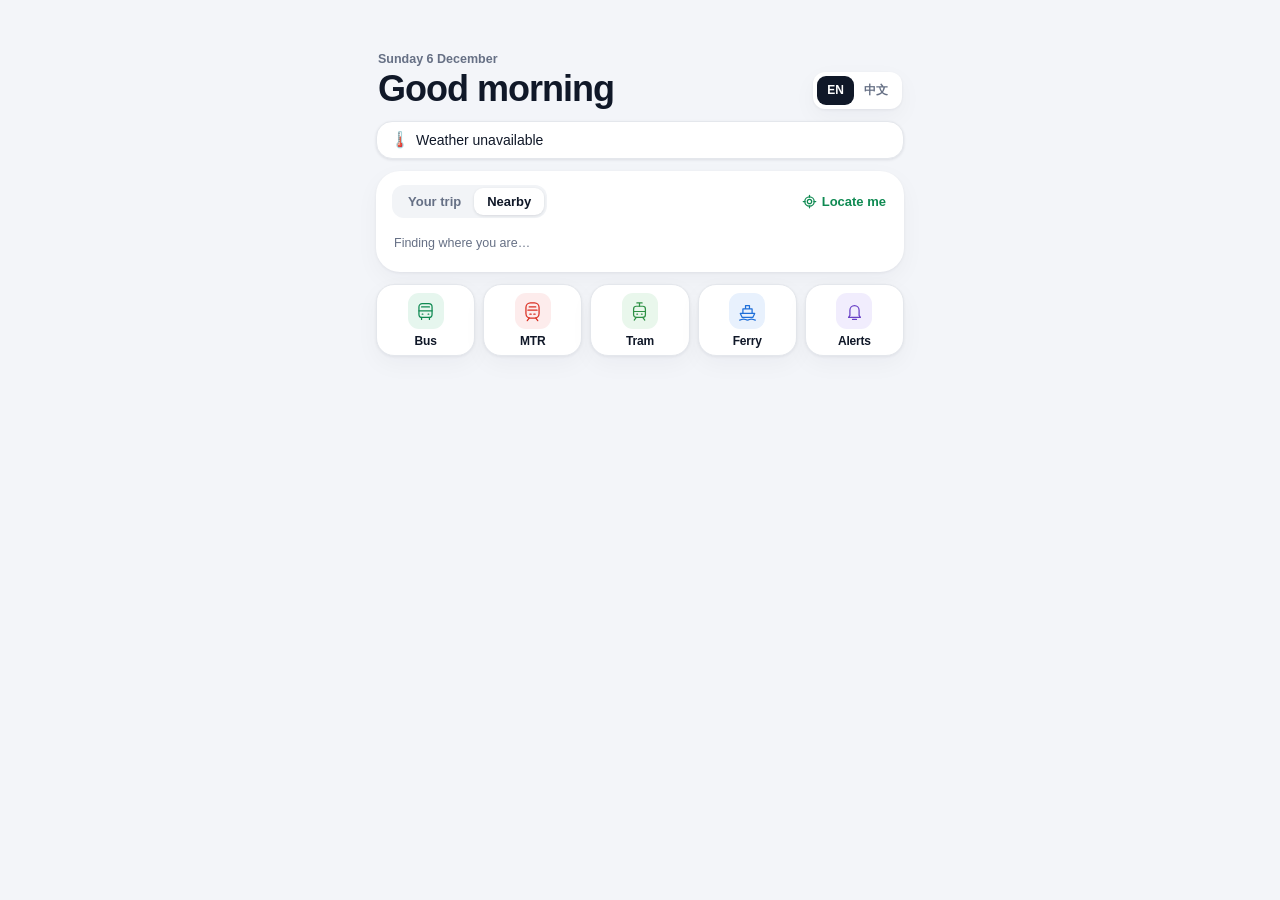
==== commit 9fcada07: "Nearby becomes a tab on the top card next to Your trip Co-Authored-By: Claude Opus 5.5 <noreply@anth" ====
--- a/index.html
+++ b/index.html
@@ -6,7 +6,7 @@
 <meta name="theme-color" content="#f3f5f9" media="(prefers-color-scheme: light)"><meta name="theme-color" content="#0b1120" media="(prefers-color-scheme: dark)"><meta name="apple-mobile-web-app-capable" content="yes"><meta name="apple-mobile-web-app-title" content="HK Dashboard">
 <link rel="apple-touch-icon" href="icons/apple-touch-icon.png"><link rel="icon" type="image/png" href="icons/icon-192.png">
 <link rel="manifest" href="manifest.webmanifest?v=2.0.0">
-<link rel="stylesheet" href="home.css?v=3.1.0">
+<link rel="stylesheet" href="home.css?v=3.2.0">
 <title>Smart Dashboard</title>
 <script>
 // GitHub Pages lets Safari keep this page for up to 10 minutes, so after a
@@ -26,7 +26,11 @@
   <div class="lang" role="group" aria-label="Language"><button data-lang="en" type="button">EN</button><button data-lang="tc" type="button">中文</button></div>
  </header>
  <div id="weather" class="weather"></div>
- <section class="card trip" id="trip"></section>
+ <section class="card trip">
+  <div class="tabs-row"><div class="seg" role="tablist"><button type="button" role="tab" data-tab="trip" id="tabTrip">Your trip</button><button type="button" role="tab" data-tab="near" id="nearbyTitle">Nearby</button></div><button class="locate hidden" id="locateBtn" type="button"><svg viewBox="0 0 24 24" aria-hidden="true"><circle cx="12" cy="12" r="3.5"/><path d="M12 2v3m0 14v3M2 12h3m14 0h3"/><circle cx="12" cy="12" r="7.5"/></svg><span id="locateLabel">Locate me</span></button></div>
+  <div id="trip"></div>
+  <div id="nearby" class="near hidden"></div>
+ </section>
  <div class="glance" id="glance"></div>
  <div id="traffic" class="traffic"></div>
  <nav class="tiles">
@@ -36,14 +40,10 @@
   <a class="tile ferry" href="ferry-eta/"><span class="icon"><svg viewBox="0 0 32 32"><path d="M5 19l3 6h16l3-6zM9 19v-7h14v7M13 12V7h6v5M4 29c3 0 3-1.5 6-1.5s3 1.5 6 1.5 3-1.5 6-1.5 3 1.5 6 1.5"/></svg></span><span class="name" id="ferryName">Ferry</span></a>
   <a class="tile alerts" href="alerts/"><span class="icon"><svg viewBox="0 0 32 32"><path d="M9 22V14a7 7 0 0 1 14 0v8l2 3H7zM13 28h6"/></svg></span><span class="name" id="alertsName">Alerts</span></a>
  </nav>
- <section class="block">
-  <div class="block-head"><h2 id="nearbyTitle">Nearby</h2><button class="locate" id="locateBtn" type="button"><svg viewBox="0 0 24 24" aria-hidden="true"><circle cx="12" cy="12" r="3.5"/><path d="M12 2v3m0 14v3M2 12h3m14 0h3"/><circle cx="12" cy="12" r="7.5"/></svg><span id="locateLabel">Locate me</span></button><button class="locate hidden" id="nearAll" type="button">All ›</button></div>
-  <div class="list" id="nearby"></div>
- </section>
  <p class="foot" id="foot">Add this page to your Home Screen to open every dashboard from one icon.</p>
 </main>
 <script src="shared/weather.js?v=1.2.6" defer></script>
 <script src="shared/mtr-plan.js?v=1.0.0" defer></script>
-<script src="home.js?v=3.1.0" defer></script>
+<script src="home.js?v=3.2.0" defer></script>
 </body>
 </html>
--- a/home.css
+++ b/home.css
@@ -37,6 +37,15 @@
 .actions a,.actions button{flex:1;text-align:center;padding:11px;border-radius:14px;font-weight:750;font-size:14px;text-decoration:none;border:0;background:var(--panel2);color:var(--fg)}
 .actions .primary{background:var(--ink);color:var(--ink-fg)}
 .trip-empty p{margin:8px 0 0;color:var(--muted);font-size:13.5px;line-height:1.45}
+
+/* Top card tabs: Your trip / Nearby */
+.tabs-row{display:flex;align-items:center;justify-content:space-between;gap:8px;margin-bottom:10px}
+.seg{display:flex;background:var(--panel2);border-radius:12px;padding:3px}
+.seg button{border:0;background:none;color:var(--muted);font-size:13px;font-weight:750;padding:6px 13px;border-radius:9px}
+.seg button.on{background:var(--panel);color:var(--fg);box-shadow:0 1px 3px #1018281f}
+@media(prefers-color-scheme:dark){.seg button.on{background:#2a3a57}}
+.trip-pills{margin-bottom:2px}
+.near .row:last-child{border-bottom:0}.near .row{padding:8px 0}.near .empty{padding:6px 2px}
 
 /* Compact trip card */
 .trip{padding:13px 15px}
@@ -122,7 +131,7 @@
 .row.muted .when{color:var(--muted);font-size:13px;font-weight:650}
 .empty{color:var(--muted);font-size:12.5px;line-height:1.5;padding:12px 2px}
 .foot{display:none}
-#nearby .row:nth-child(n+3){display:none}#nearby .row:nth-child(2){border-bottom:0}
+
 .near-all{padding-bottom:8px}
 @media(min-width:650px){.shell{padding-top:48px}h1{font-size:36px}}
 @media(max-width:350px){.tiles{gap:5px}.icon{width:36px;height:36px}.name{font-size:11px}.total .n{font-size:42px}}
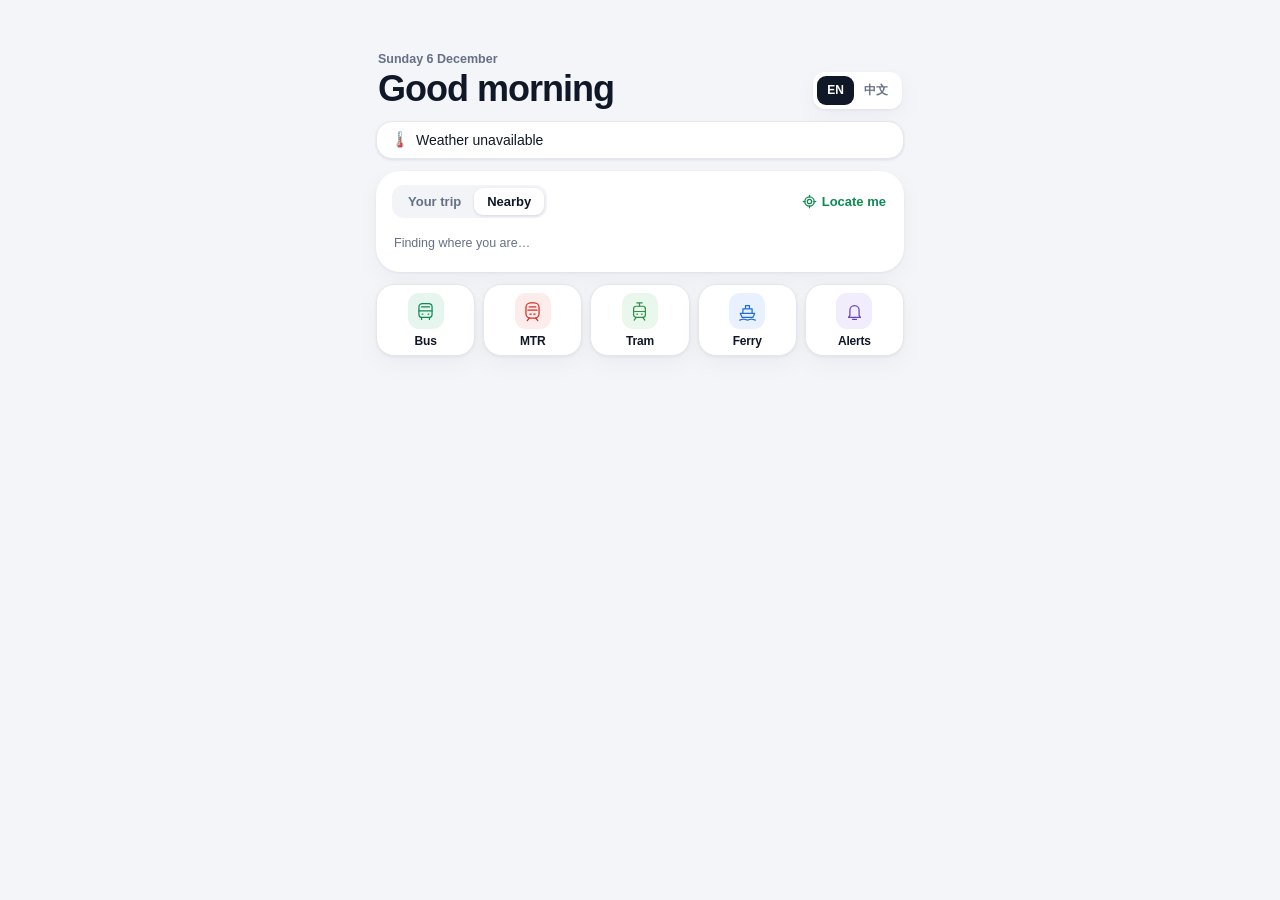
==== commit ee4e0ecb: "Your trip tab keeps the full trip card (big time, every line, Remind me and Details buttons) Co-Auth" ====
--- a/index.html
+++ b/index.html
@@ -6,7 +6,7 @@
 <meta name="theme-color" content="#f3f5f9" media="(prefers-color-scheme: light)"><meta name="theme-color" content="#0b1120" media="(prefers-color-scheme: dark)"><meta name="apple-mobile-web-app-capable" content="yes"><meta name="apple-mobile-web-app-title" content="HK Dashboard">
 <link rel="apple-touch-icon" href="icons/apple-touch-icon.png"><link rel="icon" type="image/png" href="icons/icon-192.png">
 <link rel="manifest" href="manifest.webmanifest?v=2.0.0">
-<link rel="stylesheet" href="home.css?v=3.2.0">
+<link rel="stylesheet" href="home.css?v=3.2.1">
 <title>Smart Dashboard</title>
 <script>
 // GitHub Pages lets Safari keep this page for up to 10 minutes, so after a
@@ -44,6 +44,6 @@
 </main>
 <script src="shared/weather.js?v=1.2.6" defer></script>
 <script src="shared/mtr-plan.js?v=1.0.0" defer></script>
-<script src="home.js?v=3.2.0" defer></script>
+<script src="home.js?v=3.2.1" defer></script>
 </body>
 </html>
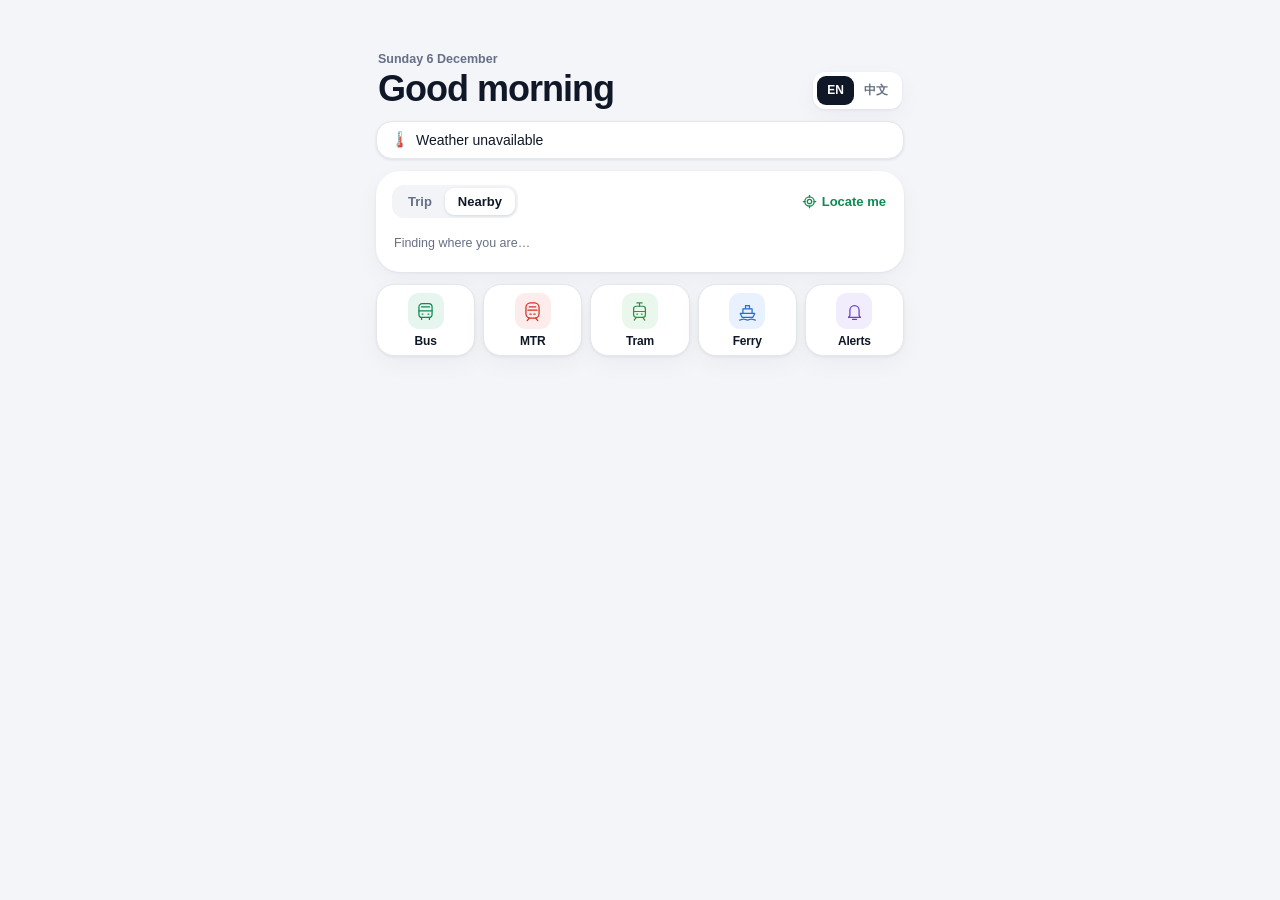
==== commit dfa33b5c: "Trip card: To work / Home switch sits on the right of the tabs Co-Authored-By: Claude Opus 5.5 <nore" ====
--- a/index.html
+++ b/index.html
@@ -6,7 +6,7 @@
 <meta name="theme-color" content="#f3f5f9" media="(prefers-color-scheme: light)"><meta name="theme-color" content="#0b1120" media="(prefers-color-scheme: dark)"><meta name="apple-mobile-web-app-capable" content="yes"><meta name="apple-mobile-web-app-title" content="HK Dashboard">
 <link rel="apple-touch-icon" href="icons/apple-touch-icon.png"><link rel="icon" type="image/png" href="icons/icon-192.png">
 <link rel="manifest" href="manifest.webmanifest?v=2.0.0">
-<link rel="stylesheet" href="home.css?v=3.2.1">
+<link rel="stylesheet" href="home.css?v=3.2.2">
 <title>Smart Dashboard</title>
 <script>
 // GitHub Pages lets Safari keep this page for up to 10 minutes, so after a
@@ -27,7 +27,7 @@
  </header>
  <div id="weather" class="weather"></div>
  <section class="card trip">
-  <div class="tabs-row"><div class="seg" role="tablist"><button type="button" role="tab" data-tab="trip" id="tabTrip">Your trip</button><button type="button" role="tab" data-tab="near" id="nearbyTitle">Nearby</button></div><button class="locate hidden" id="locateBtn" type="button"><svg viewBox="0 0 24 24" aria-hidden="true"><circle cx="12" cy="12" r="3.5"/><path d="M12 2v3m0 14v3M2 12h3m14 0h3"/><circle cx="12" cy="12" r="7.5"/></svg><span id="locateLabel">Locate me</span></button></div>
+  <div class="tabs-row"><div class="seg" role="tablist"><button type="button" role="tab" data-tab="trip" id="tabTrip">Trip</button><button type="button" role="tab" data-tab="near" id="nearbyTitle">Nearby</button></div><div id="tripPills"></div><button class="locate hidden" id="locateBtn" type="button"><svg viewBox="0 0 24 24" aria-hidden="true"><circle cx="12" cy="12" r="3.5"/><path d="M12 2v3m0 14v3M2 12h3m14 0h3"/><circle cx="12" cy="12" r="7.5"/></svg><span id="locateLabel">Locate me</span></button></div>
   <div id="trip"></div>
   <div id="nearby" class="near hidden"></div>
  </section>
@@ -44,6 +44,6 @@
 </main>
 <script src="shared/weather.js?v=1.2.6" defer></script>
 <script src="shared/mtr-plan.js?v=1.0.0" defer></script>
-<script src="home.js?v=3.2.1" defer></script>
+<script src="home.js?v=3.2.2" defer></script>
 </body>
 </html>
--- a/home.css
+++ b/home.css
@@ -44,7 +44,8 @@
 .seg button{border:0;background:none;color:var(--muted);font-size:13px;font-weight:750;padding:6px 13px;border-radius:9px}
 .seg button.on{background:var(--panel);color:var(--fg);box-shadow:0 1px 3px #1018281f}
 @media(prefers-color-scheme:dark){.seg button.on{background:#2a3a57}}
-.trip-pills{margin-bottom:2px}
+.trip-pills{gap:4px}.trip-pills button{padding:6px 9px;white-space:nowrap}
+.seg button{white-space:nowrap}
 .near .row:last-child{border-bottom:0}.near .row{padding:8px 0}.near .empty{padding:6px 2px}
 
 /* Compact trip card */
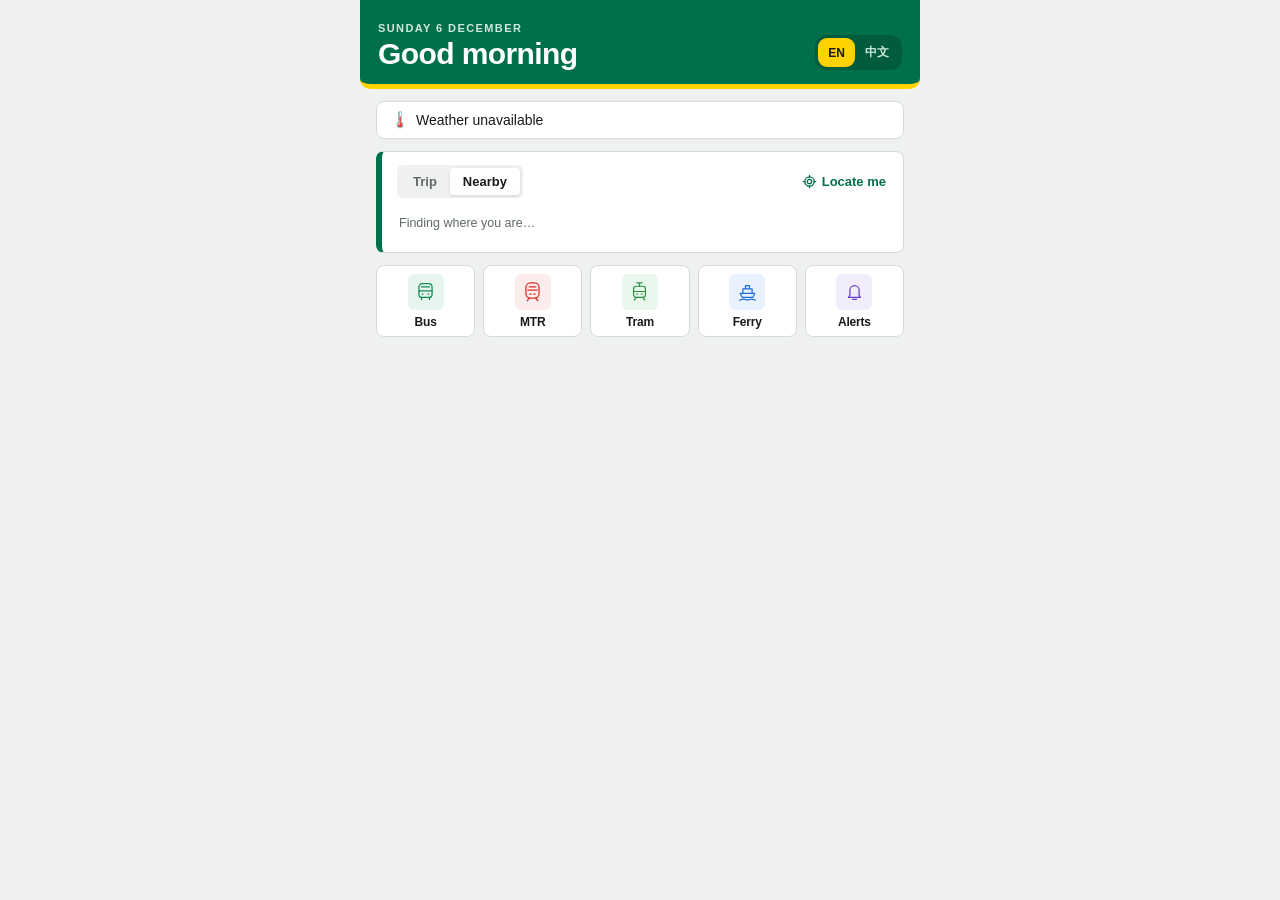
==== commit 1a4cd9c6: "Street-sign look across the menu and every app Road-sign green band with a yellow rule at the top of" ====
--- a/index.html
+++ b/index.html
@@ -6,7 +6,7 @@
 <meta name="theme-color" content="#f3f5f9" media="(prefers-color-scheme: light)"><meta name="theme-color" content="#0b1120" media="(prefers-color-scheme: dark)"><meta name="apple-mobile-web-app-capable" content="yes"><meta name="apple-mobile-web-app-title" content="HK Dashboard">
 <link rel="apple-touch-icon" href="icons/apple-touch-icon.png"><link rel="icon" type="image/png" href="icons/icon-192.png">
 <link rel="manifest" href="manifest.webmanifest?v=2.0.0">
-<link rel="stylesheet" href="home.css?v=3.2.2">
+<link rel="stylesheet" href="home.css?v=3.3.0">
 <title>Smart Dashboard</title>
 <script>
 // GitHub Pages lets Safari keep this page for up to 10 minutes, so after a
@@ -44,6 +44,6 @@
 </main>
 <script src="shared/weather.js?v=1.2.6" defer></script>
 <script src="shared/mtr-plan.js?v=1.0.0" defer></script>
-<script src="home.js?v=3.2.2" defer></script>
+<script src="home.js?v=3.3.0" defer></script>
 </body>
 </html>
--- a/home.css
+++ b/home.css
@@ -1,10 +1,12 @@
-/* Light & clean, and dark when the phone is in dark mode. */
-:root{color-scheme:light dark;--bg:#f3f5f9;--panel:#fff;--panel2:#f2f4f7;--line:#e4e7ec;--sep:#eef0f4;--fg:#101828;--muted:#667085;--mint:#0f8a52;--ink:#101828;--ink-fg:#fff;
- --shadow:0 1px 3px #1018280f,0 8px 24px #1018280a;--warn-bg:#fff7ea;--warn-line:#f8dfb3;--warn-fg:#7a4b00;
- --wx-page:#f3f5f9;--wx-bg:#fff;--wx-line:#e4e7ec;--wx-fg:#101828;--wx-muted:#667085;--wx-accent:#0f8a52;--wx-sub:#f2f4f7;--wx-shadow:0 18px 50px rgba(16,24,40,.18);--wx-pill-shadow:0 1px 3px #1018281a;--wx-warn-bg:#fff7ea;--wx-warn-line:#f8dfb3;--wx-warn-fg:#7a4b00}
-@media(prefers-color-scheme:dark){:root{--bg:#0b1120;--panel:#131d30;--panel2:#1a2940;--line:#293650;--sep:#223049;--fg:#f0f4fc;--muted:#93a0b9;--mint:#6cdea4;--ink:#6cdea4;--ink-fg:#06281a;
- --shadow:none;--warn-bg:#2a1d0f;--warn-line:#5a3d16;--warn-fg:#ffd08a;
- --wx-page:#0b1222;--wx-bg:#131d30;--wx-line:#293650;--wx-fg:#f0f4fc;--wx-muted:#93a0b9;--wx-accent:#6cdea4;--wx-sub:#0f1728;--wx-shadow:0 18px 50px rgba(0,0,0,.55);--wx-pill-shadow:none;--wx-warn-bg:#3a2c12;--wx-warn-line:#8a6a24;--wx-warn-fg:#ffd98c}}
+/* Hong Kong street signs: road-sign green, signal yellow, square corners. Dark when the phone is in dark mode. */
+:root{color-scheme:light dark;--bg:#eef1ee;--panel:#fff;--panel2:#eef1ee;--line:#d5dcd7;--sep:#e6ebe7;--fg:#1a1a1a;--muted:#5f6b66;--mint:#00704a;--ink:#00704a;--ink-fg:#fff;
+ --sign:#00704a;--sign-fg:#fff;--sign-sub:#cfe8dc;--sign-deep:#005c3c;--signal:#ffd200;--signal-fg:#1a1a1a;
+ --shadow:none;--warn-bg:#ffd200;--warn-line:#ffd200;--warn-fg:#1a1a1a;
+ --wx-page:#eef1ee;--wx-bg:#fff;--wx-line:#d5dcd7;--wx-fg:#1a1a1a;--wx-muted:#5f6b66;--wx-accent:#00704a;--wx-sub:#eef1ee;--wx-shadow:0 18px 50px rgba(0,40,25,.2);--wx-pill-shadow:none;--wx-warn-bg:#fff3b0;--wx-warn-line:#ffd200;--wx-warn-fg:#5c4500}
+@media(prefers-color-scheme:dark){:root{--bg:#0d1411;--panel:#16201b;--panel2:#1f2b25;--line:#2c3a33;--sep:#24312b;--fg:#eef3f0;--muted:#97a69f;--mint:#5fd39d;--ink:#00875a;--ink-fg:#fff;
+ --sign:#00573a;--sign-fg:#fff;--sign-sub:#a9d4c0;--sign-deep:#00432c;--signal:#f2c500;--signal-fg:#1a1a1a;
+ --shadow:none;--warn-bg:#f2c500;--warn-line:#f2c500;--warn-fg:#1a1a1a;
+ --wx-page:#0d1411;--wx-bg:#16201b;--wx-line:#2c3a33;--wx-fg:#eef3f0;--wx-muted:#97a69f;--wx-accent:#5fd39d;--wx-sub:#111a16;--wx-shadow:0 18px 50px rgba(0,0,0,.55);--wx-pill-shadow:none;--wx-warn-bg:#3a2c12;--wx-warn-line:#8a6a24;--wx-warn-fg:#ffd98c}}
 *{box-sizing:border-box}
 html{background:var(--bg)}
 body{margin:0;min-height:100dvh;background:var(--bg);color:var(--fg);font-family:-apple-system,BlinkMacSystemFont,"SF Pro Display","PingFang TC",Segoe UI,sans-serif;-webkit-font-smoothing:antialiased}
@@ -18,7 +20,6 @@
 .lang button{border:0;background:none;color:var(--muted);font-size:12px;font-weight:700;padding:6px 10px;border-radius:9px}
 .lang button.on{background:var(--ink);color:var(--ink-fg)}
 .card{background:var(--panel);border:1px solid var(--line);border-radius:24px;box-shadow:var(--shadow);padding:16px;margin-bottom:12px}
-@media(prefers-color-scheme:light){.card,.tile,.list,.lang{border-color:transparent}}
 
 /* Your trip */
 .trip-hd{display:flex;justify-content:space-between;align-items:center;gap:8px}
@@ -43,7 +44,7 @@
 .seg{display:flex;background:var(--panel2);border-radius:12px;padding:3px}
 .seg button{border:0;background:none;color:var(--muted);font-size:13px;font-weight:750;padding:6px 13px;border-radius:9px}
 .seg button.on{background:var(--panel);color:var(--fg);box-shadow:0 1px 3px #1018281f}
-@media(prefers-color-scheme:dark){.seg button.on{background:#2a3a57}}
+@media(prefers-color-scheme:dark){.seg button.on{background:#2f3f37}}
 .trip-pills{gap:4px}.trip-pills button{padding:6px 9px;white-space:nowrap}
 .seg button{white-space:nowrap}
 .near .row:last-child{border-bottom:0}.near .row{padding:8px 0}.near .empty{padding:6px 2px}
@@ -162,5 +163,37 @@
 .pick select{flex:1;min-width:0;appearance:none;-webkit-appearance:none;background:var(--panel2);border:1px solid var(--line);border-radius:12px;padding:10px 11px;font-size:14px;font-weight:600}
 .setup .actions{padding:4px 15px 15px;margin:0}
 
-/* Home Screen app: the page runs under the status bar, so start content below it. */
-@media (display-mode: standalone){.shell{padding-top:calc(env(safe-area-inset-top) + 14px)!important}}
+/* Street signs: a green road-sign band across the top with a yellow rule,
+   squarer corners, flat cards with a thin outline, and colour stripes taken
+   from the line or route (set as --stripe by home.js). */
+body{font-family:"Helvetica Neue",-apple-system,BlinkMacSystemFont,Arial,"PingFang TC",sans-serif}
+.shell{padding-top:0}
+.top{background:var(--sign);color:var(--sign-fg);margin:0 -16px 12px;padding:max(22px,calc(env(safe-area-inset-top) + 14px)) 18px 14px;border-bottom:5px solid var(--signal)}
+.top .eyebrow{color:var(--sign-sub);text-transform:uppercase;letter-spacing:1.4px;font-size:11px;font-weight:700}
+.top h1{font-size:30px;letter-spacing:-.6px}
+.top .lang{background:var(--sign-deep);border:0;box-shadow:none}
+.top .lang button{color:var(--sign-sub)}
+.top .lang button.on{background:var(--signal);color:var(--signal-fg)}
+.card{border-radius:8px}
+.tile{border-radius:8px}
+.list{border-radius:8px}
+.icon,.row .ic{border-radius:6px}
+.badge{border-radius:4px}
+.seg{border-radius:6px}.seg button{border-radius:4px}
+.pills button,.actions a,.actions button,.pick select,.tr-close{border-radius:6px}
+.tr-panel{border-radius:10px}
+.trip{border-left:6px solid var(--stripe,var(--sign))}
+.gl{border-top:5px solid var(--stripe,var(--sign))}
+.total .n{letter-spacing:-2.5px;color:var(--fg)}
+body .wx-pill,body #weather .wx-pill{border-radius:8px}body .wx-panel{border-radius:10px}
+.gl .big{color:var(--fg)}
+.traffic-card{border-radius:6px;font-weight:600}
+.traffic-card.quiet{font-weight:400}
+.tr-where{color:var(--muted)}
+@media(min-width:650px){.top{margin-top:0;border-radius:0 0 10px 10px}}
+/* Short phones (iPhone SE size): a slimmer band so the menu still fits one screen. */
+@media(max-height:700px){.top{padding-top:max(12px,calc(env(safe-area-inset-top) + 8px));padding-bottom:9px;margin-bottom:10px}.top h1{font-size:24px}.top .eyebrow{font-size:10px}
+ .total{margin-top:6px}.total .n{font-size:40px}.actions{margin-top:10px}.actions a,.actions button{padding:9px}.gl{padding:9px 12px}.gl .big{font-size:26px;margin-top:6px}.weather,.traffic{margin-bottom:8px}.card{margin-bottom:10px}}
+
+/* Home Screen app: the green band reaches up behind the status bar. */
+@media (display-mode: standalone){.shell{padding-top:0!important}.top{padding-top:calc(env(safe-area-inset-top) + 14px)}}
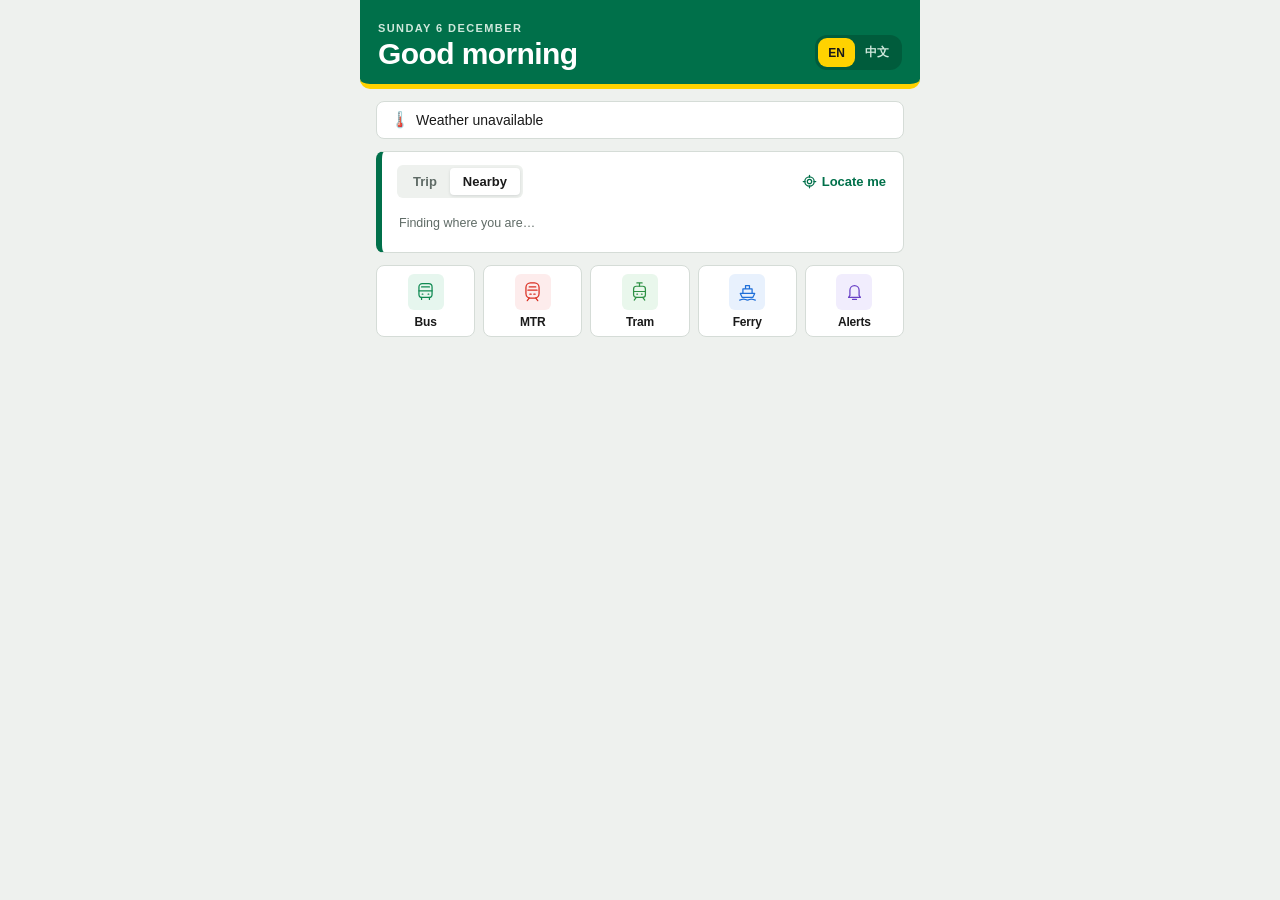
==== commit 788e1888: "Remove favourites: swipe left in MTR and Bus, ✕ on menu cards, with Undo - shared/swipe-remove.js: s" ====
--- a/index.html
+++ b/index.html
@@ -6,7 +6,7 @@
 <meta name="theme-color" content="#f3f5f9" media="(prefers-color-scheme: light)"><meta name="theme-color" content="#0b1120" media="(prefers-color-scheme: dark)"><meta name="apple-mobile-web-app-capable" content="yes"><meta name="apple-mobile-web-app-title" content="HK Dashboard">
 <link rel="apple-touch-icon" href="icons/apple-touch-icon.png"><link rel="icon" type="image/png" href="icons/icon-192.png">
 <link rel="manifest" href="manifest.webmanifest?v=2.0.0">
-<link rel="stylesheet" href="home.css?v=3.3.0">
+<link rel="stylesheet" href="home.css?v=3.3.1">
 <title>Smart Dashboard</title>
 <script>
 // GitHub Pages lets Safari keep this page for up to 10 minutes, so after a
@@ -44,6 +44,7 @@
 </main>
 <script src="shared/weather.js?v=1.2.6" defer></script>
 <script src="shared/mtr-plan.js?v=1.0.0" defer></script>
-<script src="home.js?v=3.3.0" defer></script>
+<script src="shared/swipe-remove.js?v=1.0.0" defer></script>
+<script src="home.js?v=3.3.1" defer></script>
 </body>
 </html>
--- a/home.css
+++ b/home.css
@@ -66,6 +66,8 @@
 .glance{display:grid;grid-auto-flow:column;grid-auto-columns:calc(50% - 6px);gap:12px;margin:0 -16px 12px;padding:2px 16px;overflow-x:auto;scroll-snap-type:x mandatory;scroll-padding:0 16px;scrollbar-width:none;-webkit-overflow-scrolling:touch}
 .glance::-webkit-scrollbar{display:none}
 .glance .gl{scroll-snap-align:start}
+.gl-wrap{position:relative;min-width:0;scroll-snap-align:start}.gl-wrap>.gl{height:100%;box-sizing:border-box}
+.gl-x{position:absolute;top:9px;right:6px;width:30px;height:30px;border:0;border-radius:50%;background:none;color:var(--muted);font-size:13px;line-height:30px;padding:0;opacity:.8}.gl-x:active{background:rgba(127,127,127,.2)}
 .glance.many{grid-auto-columns:calc(50% - 22px)}
 .glance:empty{display:none}
 .gl{margin:0;padding:12px 13px;display:block;color:var(--fg);text-decoration:none;min-width:0}
